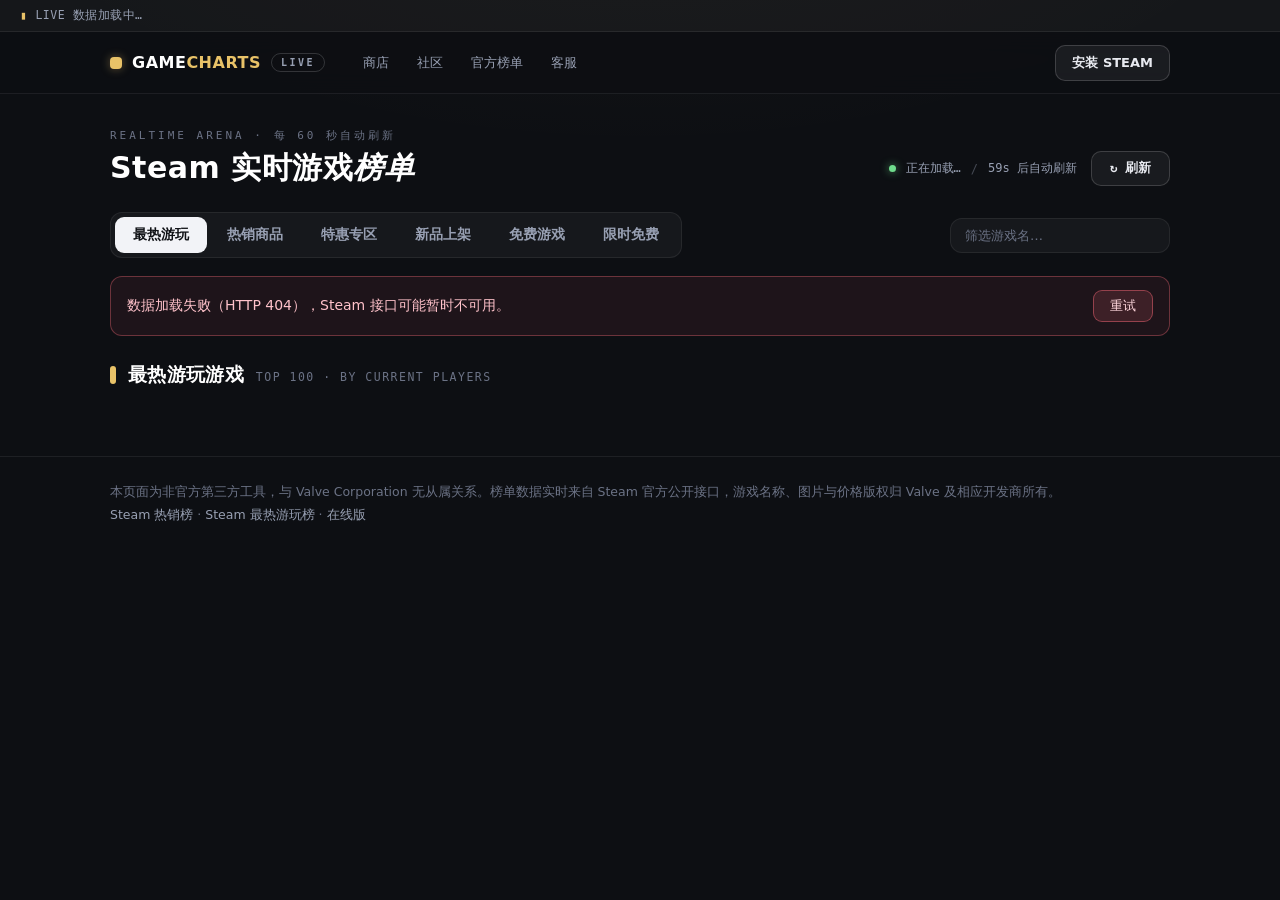
==== static/index.html @ 0f97e7de "feat: FastAPI 端四件套——今日速览条/🔥异动徽章/关注列表/微动效 - 速览条：标题下金色横条，聚合总在线/异动 TOP3/新上榜数/限时免费进行中   （/api/briefing，6" ====
<!doctype html>
<html lang="zh-CN">
<head>
<meta charset="utf-8">
<meta name="viewport" content="width=device-width, initial-scale=1">
<title>Steam 实时游戏榜单 · GAMECHARTS</title>
<link rel="icon" href="data:image/svg+xml,<svg xmlns='http://www.w3.org/2000/svg' viewBox='0 0 32 32'><rect width='32' height='32' rx='7' fill='%23e0b851'/><rect x='6' y='16' width='5' height='10' rx='1.5' fill='%2314171d'/><rect x='13' y='10' width='5' height='16' rx='1.5' fill='%2314171d'/><rect x='20' y='18' width='5' height='8' rx='1.5' fill='%2314171d'/><circle cx='24' cy='8' r='2' fill='%236fdc8c'/></svg>">
<link rel="manifest" href="manifest.webmanifest">
<meta name="theme-color" content="#0d0f13">
<link rel="apple-touch-icon" href="icon-192.png">
<link rel="stylesheet" href="steam.css?v=__VER__">
</head>
<body>

<div class="ticker">
  <div class="ticker-track" id="ticker-track">
    <span class="ti"><b>▮</b>LIVE 数据加载中…</span>
  </div>
</div>

<nav class="topnav">
  <div class="wrap topnav-inner">
    <a class="logo" href="/">
      <span class="logo-mark"></span>
      <span class="logo-word">GAME<span>CHARTS</span></span>
      <span class="logo-sub"><span>LIVE</span></span>
    </a>
    <div class="nav-links">
      <a href="https://store.steampowered.com/" target="_blank">商店</a>
      <a href="https://steamcommunity.com/" target="_blank">社区</a>
      <a href="https://store.steampowered.com/charts/" target="_blank">官方榜单</a>
      <a href="https://help.steampowered.com/" target="_blank">客服</a>
    </div>
    <a class="install-btn" href="https://store.steampowered.com/about/" target="_blank"><span>安装 STEAM</span></a>
  </div>
</nav>

<div class="rail left" id="rail-left"><div class="rail-title">▍此刻在线 TOP 3</div><div class="rail-loading">加载中…</div></div>
<div class="rail right" id="rail-right"><div class="rail-title">▍REALTIME STATS</div><div class="rail-loading">加载中…</div></div>

<header class="page-head">
  <div class="wrap">
    <div class="overline">Realtime Arena · 每 60 秒自动刷新</div>
    <div class="head-top">
      <h1>Steam 实时游戏<em>榜单</em></h1>
      <div class="head-meta">
        <span class="live-dot" id="live-dot"></span>
        <span id="updated-at">正在加载…</span>
        <span class="sep">/</span>
        <span id="countdown">--s</span>
        <button class="refresh-btn" id="refresh-btn" title="立即刷新"><span>↻ 刷新</span></button>
      </div>
    </div>
    <div class="toolbar">
      <nav class="tabs" id="tabs">
        <button class="tab active" data-tab="most-played">最热游玩</button>
        <button class="tab" data-tab="top-sellers">热销商品</button>
        <button class="tab" data-tab="specials">特惠专区</button>
        <button class="tab" data-tab="new-releases">新品上架</button>
        <button class="tab" data-tab="free-games">免费游戏</button>
        <button class="tab" data-tab="free-to-keep">限时免费</button>
      </nav>
      <div class="toolbar-right">
        <button id="watch-chip" class="watch-chip" hidden>★ 我的关注 <span id="watch-count"></span></button>
        <input id="filter" class="filter-input" type="search"
               placeholder="筛选游戏名…" autocomplete="off" spellcheck="false">
      </div>
    </div>
    <div class="briefing" id="briefing" hidden><span class="bi">数据同步中…</span></div>
  </div>
</header>

<main class="wrap">
  <div class="error-banner" id="error-banner" hidden>
    <span id="error-text">数据加载失败</span>
    <button id="retry-btn">重试</button>
  </div>

  <section class="panel" id="panel-most-played">
    <div class="section-title">最热游玩游戏 <span class="section-sub">TOP 100 · BY CURRENT PLAYERS</span></div>
    <div class="rows" id="list-most-played"></div>
  </section>

  <section class="panel" id="panel-top-sellers" hidden>
    <div class="section-title">热门畅销商品 <span class="section-sub">TOP 50 · BY UNITS SOLD</span></div>
    <div class="rows" id="list-top-sellers"></div>
  </section>

  <section class="panel" id="panel-free-to-keep" hidden>
    <div class="section-title">限时免费入库 <span class="section-sub">FREE TO KEEP · 原价付费，现在免费领</span></div>
    <div class="rows" id="list-free-to-keep"></div>
  </section>

  <section class="panel" id="panel-specials" hidden>
    <div class="section-title">特惠专区 <span class="section-sub">TOP 50 · HOT DEALS</span></div>
    <div class="rows" id="list-specials"></div>
  </section>

  <section class="panel" id="panel-new-releases" hidden>
    <div class="section-title">新品上架 <span class="section-sub">TOP 30 · NEW RELEASES</span></div>
    <div class="rows" id="list-new-releases"></div>
  </section>

  <section class="panel" id="panel-free-games" hidden>
    <div class="section-title">免费游戏 <span class="section-sub">TOP 50 · FREE TO PLAY</span></div>
    <div class="rows" id="list-free-games"></div>
  </section>
</main>

<footer>
  <div class="wrap footer-inner">
    <p>本页面为非官方第三方工具，与 Valve Corporation 无从属关系。榜单数据实时来自 Steam 官方公开接口，游戏名称、图片与价格版权归 Valve 及相应开发商所有。</p>
    <p class="footer-links">
      <a href="https://store.steampowered.com/charts/topselling" target="_blank">Steam 热销榜</a> ·
      <a href="https://store.steampowered.com/charts/mostplayed" target="_blank">Steam 最热游玩榜</a> ·
      <a href="https://steam-live-charts.streamlit.app/" target="_blank">在线版</a>
    </p>
  </div>
</footer>

<script src="app.js?v=__VER__"></script>
</body>
</html>
---- static/steam.css ----
/* CINEMATIC —— 电影感暗色编辑风 v4：让封面当主角，chrome 极简 */

:root {
  --bg: #0d0f13;
  --line: rgba(255, 255, 255, 0.07);
  --line-hi: rgba(255, 255, 255, 0.16);
  --text: #e8eaf0;
  --muted: #98a0b3;
  --dim: #6b7285;
  --gold: #e8c268;
  --up: #6fdc8c;
  --down: #ff6b7a;
  --deal: #7ee08f;
  --link: #e8c268;
  --mono: ui-monospace, "Cascadia Mono", Consolas, monospace;
}

* { box-sizing: border-box; margin: 0; padding: 0; }

body {
  background:
    radial-gradient(1000px 500px at 50% -200px, rgba(232, 194, 104, 0.05), transparent 70%),
    var(--bg);
  color: var(--text);
  font-family: "Segoe UI", "Microsoft YaHei", system-ui, sans-serif;
  font-size: 14px;
  min-height: 100vh;
}

.wrap { max-width: 1100px; margin: 0 auto; padding: 0 20px; }

/* ---------- 跑马灯资讯条 ---------- */

.ticker {
  background: rgba(255, 255, 255, 0.03);
  border-bottom: 1px solid var(--line);
  color: var(--muted);
  overflow: hidden; height: 32px; display: flex; align-items: center;
}
.ticker-track {
  display: inline-flex; white-space: nowrap; align-items: center;
  animation: tick 40s linear infinite; will-change: transform;
}
.ticker:hover .ticker-track { animation-play-state: paused; }
@keyframes tick { from { transform: translateX(0); } to { transform: translateX(-50%); } }
.ticker .ti {
  font-family: var(--mono); font-size: 11.5px; letter-spacing: 0.5px;
  padding: 0 20px; color: var(--muted);
}
.ticker .ti b { color: var(--gold); margin-right: 8px; font-weight: 700; }
.ticker .ti strong { color: var(--text); font-weight: 600; }

/* ---------- 顶栏 ---------- */

.topnav {
  background: rgba(13, 15, 19, 0.86);
  border-bottom: 1px solid var(--line);
  height: 62px;
  position: sticky; top: 0; z-index: 10;
  backdrop-filter: blur(12px);
}
.topnav-inner { display: flex; align-items: center; gap: 26px; height: 100%; }

.logo { text-decoration: none; display: flex; align-items: center; gap: 10px; }
.logo-mark {
  width: 12px; height: 12px; border-radius: 4px; display: inline-block;
  background: var(--gold);
  box-shadow: 0 0 10px rgba(232, 194, 104, 0.4);
}
.logo-word { font-size: 16px; font-weight: 800; letter-spacing: 0.5px; color: #fff; }
.logo-word span { color: var(--gold); }
.logo-sub {
  font-family: var(--mono); font-size: 10px; font-weight: 600; letter-spacing: 2.5px;
  color: var(--muted); border: 1px solid var(--line-hi); padding: 3px 9px;
  border-radius: 99px;
}

.nav-links { display: flex; gap: 4px; margin-right: auto; }
.nav-links a {
  color: var(--muted); text-decoration: none; font-size: 13px; font-weight: 500;
  padding: 7px 12px; border-radius: 8px;
}
.nav-links a:hover { color: var(--text); background: rgba(255, 255, 255, 0.05); }

.install-btn {
  color: var(--text) !important; text-decoration: none; font-size: 13px; font-weight: 600;
  padding: 8px 16px; white-space: nowrap; border-radius: 10px;
  background: rgba(255, 255, 255, 0.06); border: 1px solid var(--line-hi);
  transition: all .15s;
}
.install-btn:hover { background: rgba(255, 255, 255, 0.12); color: #fff !important; }

/* ---------- 侧边实时数据卡（宽屏装饰） ---------- */

.rail {
  position: fixed; top: 78px; z-index: 5; width: 172px;
  background: rgba(255, 255, 255, 0.025);
  border: 1px solid var(--line);
  border-radius: 14px; padding: 14px;
  user-select: none;
}
.rail.left { left: calc(50% - 550px - 192px); }
.rail.right { right: calc(50% - 550px - 192px); }
@media (max-width: 1460px) { .rail { display: none; } }

.rail .rail-title {
  font-family: var(--mono); font-size: 10px; font-weight: 700; letter-spacing: 2px;
  color: var(--dim); text-transform: uppercase; margin-bottom: 8px;
}
.rail .rail-title::first-letter { color: var(--gold); }
.rail .rail-loading { font-family: var(--mono); font-size: 11px; color: var(--dim); }

.rail .rrow {
  display: flex; align-items: center; gap: 8px; padding: 7px 0;
  text-decoration: none; border-top: 1px solid rgba(255, 255, 255, 0.04);
}
.rail .rrow:first-of-type { border-top: none; }
.rail .rrow .rnum {
  font-family: var(--mono); font-size: 12px; font-weight: 800; width: 22px; flex: none;
}
.rail .rrow img { width: 52px; height: 24px; object-fit: cover; border-radius: 4px; flex: none; }
.rail .rrow .rmeta { flex: 1; min-width: 0; display: flex; flex-direction: column; gap: 1px; }
.rail .rrow .rname {
  font-size: 11px; color: var(--text);
  white-space: nowrap; overflow: hidden; text-overflow: ellipsis;
}
.rail .rrow .rplayers {
  font-family: var(--mono); font-size: 10px; color: var(--muted);
}
.rail .rrow:hover .rname { color: var(--gold); }

.rail .stat { padding: 8px 0; border-top: 1px solid rgba(255, 255, 255, 0.04); }
.rail .stat:first-of-type { border-top: none; padding-top: 2px; }
.rail .stat .big {
  font-family: var(--mono); font-size: 21px; font-weight: 800; color: #fff;
  font-variant-numeric: tabular-nums; line-height: 1.2;
}
.rail .stat .lbl { font-size: 10.5px; color: var(--dim); margin-top: 2px; }

/* ---------- 页头 ---------- */

.page-head { padding: 34px 0 0; }
.overline {
  font-family: var(--mono); font-size: 11px; letter-spacing: 3px;
  color: var(--dim); text-transform: uppercase; margin-bottom: 8px;
}
.head-top { display: flex; align-items: center; justify-content: space-between; gap: 16px; }
h1 {
  font-size: 30px; font-weight: 800; letter-spacing: 0.5px;
  line-height: 1.15; color: #fff;
}

.head-meta {
  display: flex; align-items: center; gap: 10px;
  font-family: var(--mono); font-size: 12px; color: var(--muted);
}
.live-dot {
  width: 7px; height: 7px; border-radius: 50%; background: var(--up);
  box-shadow: 0 0 8px rgba(111, 220, 140, 0.7); animation: pulse 1.8s infinite;
}
@keyframes pulse { 50% { opacity: .3; } }
.head-meta .sep { opacity: .4; }

.refresh-btn {
  background: rgba(255, 255, 255, 0.05); color: var(--text);
  border: 1px solid var(--line-hi);
  border-radius: 10px; font-size: 12.5px; font-weight: 600;
  padding: 8px 18px; cursor: pointer; margin-left: 4px;
  font-family: inherit; transition: all .15s;
}
.refresh-btn:hover { background: rgba(255, 255, 255, 0.12); color: #fff; }

/* ---------- Tab（分段控件）+ 榜单筛选 ---------- */

.toolbar {
  display: flex; align-items: center; justify-content: space-between;
  gap: 12px; flex-wrap: wrap; margin-top: 26px;
}
.tabs {
  display: inline-flex; gap: 2px;
  background: rgba(255, 255, 255, 0.04); border: 1px solid var(--line);
  border-radius: 12px; padding: 4px;
}
.tab {
  background: transparent; border: none;
  color: var(--muted); font-size: 13.5px; font-weight: 600;
  padding: 9px 18px; cursor: pointer; border-radius: 9px;
  font-family: inherit; transition: all .15s;
}
.tab:hover { color: var(--text); background: rgba(255, 255, 255, 0.05); }
.tab.active { background: #f2f3f7; color: #101216; font-weight: 700; }
.tab.active:hover { background: #f2f3f7; color: #101216; }

.filter-input {
  background: rgba(255, 255, 255, 0.04); color: var(--text);
  border: 1px solid var(--line); border-radius: 12px;
  font-family: inherit; font-size: 13px;
  padding: 9px 14px; width: 220px; outline: none;
  transition: border-color .15s, background .15s;
}
.filter-input::placeholder { color: var(--dim); }
.filter-input:hover { background: rgba(255, 255, 255, 0.06); }
.filter-input:focus { border-color: rgba(232, 194, 104, 0.55); background: rgba(255, 255, 255, 0.06); }
.filter-input::-webkit-search-cancel-button { -webkit-appearance: none; }

.toolbar-right { display: flex; align-items: center; gap: 8px; }

/* ★ 我的关注（有星标后出现的过滤开关） */
.watch-chip {
  background: rgba(232, 194, 104, 0.08); color: var(--gold);
  border: 1px solid rgba(232, 194, 104, 0.35);
  border-radius: 12px; font-family: inherit; font-size: 13px; font-weight: 600;
  padding: 9px 14px; cursor: pointer; transition: all .15s;
}
.watch-chip:hover { background: rgba(232, 194, 104, 0.16); }
.watch-chip.active {
  background: var(--gold); color: #101216; border-color: var(--gold);
}

/* 今日速览条：打开页面的"最低保证收益" */
.briefing {
  margin-top: 14px;
  background: rgba(232, 194, 104, 0.05);
  border: 1px solid rgba(232, 194, 104, 0.18);
  border-radius: 12px; padding: 10px 16px;
  font-size: 13px; color: var(--muted);
  display: flex; flex-wrap: wrap; align-items: center; row-gap: 4px;
}
.briefing[hidden] { display: none; }
.briefing .bi { display: inline-flex; align-items: center; }
.briefing .bi + .bi::before { content: "·"; margin: 0 12px; color: var(--dim); }
.briefing b { color: var(--gold); font-family: var(--mono); font-weight: 700; }
.briefing a { color: var(--text); text-decoration: none; font-weight: 600; }
.briefing a:hover { color: var(--gold); }

/* 行内 ☆ 关注 + 🔥 异动徽章 */
.nameline { display: flex; align-items: center; gap: 7px; min-width: 0; }
.star {
  cursor: pointer; color: var(--dim); font-size: 15px; line-height: 1;
  transition: color .15s, transform .15s; flex: none; user-select: none;
}
.star:hover { color: var(--gold); transform: scale(1.2); }
.star.on { color: var(--gold); }
.star.deal { color: var(--up); } /* 关注的游戏降价了：星星变绿 */
.surge {
  font-family: var(--mono); font-size: 11px; font-weight: 700;
  color: #ff9d6b; background: rgba(255, 122, 74, 0.12);
  border: 1px solid rgba(255, 122, 74, 0.4);
  padding: 1px 8px; border-radius: 99px; white-space: nowrap; flex: none;
  animation: surgePulse 2.2s ease-in-out infinite;
}
@keyframes surgePulse { 50% { opacity: .65; } }

/* 微动效：在线数字刷新脉冲 + 封面 hover 微放大 */
.pnum { transition: color .3s; }
.pnum.tick { animation: numTick .9s ease; }
@keyframes numTick { 30% { color: var(--gold); } }
.row img { transition: transform .25s ease; }
.row:hover img { transform: scale(1.03); }

/* ---------- 面板 ---------- */

.panel {
  margin-top: 18px; margin-bottom: 52px;
}

.section-title {
  color: #fff; font-size: 19px; font-weight: 700; letter-spacing: 0.3px;
  padding: 8px 0 16px; display: flex; align-items: baseline; gap: 12px;
}
.section-title::before {
  content: ""; width: 6px; height: 18px; align-self: center;
  background: var(--gold); border-radius: 3px;
}
.section-sub { color: var(--dim); font-size: 11.5px; font-family: var(--mono); letter-spacing: 1.5px; font-weight: 400; }

/* 折扣标签 */
.price-tag {
  display: inline-flex; align-items: stretch; border-radius: 7px; overflow: hidden;
  background: rgba(111, 220, 140, 0.13); border: 1px solid rgba(111, 220, 140, 0.3);
}
.price-tag .pct {
  color: var(--deal); font-weight: 700; font-size: 12.5px; padding: 3px 7px;
  font-family: var(--mono);
}
.price-tag .final {
  color: #c9f2d4; font-size: 12.5px; padding: 3px 8px; font-weight: 600;
  font-family: var(--mono);
}
.price-plain { color: var(--text); font-size: 13px; font-family: var(--mono); font-weight: 600; }
.price-plain.free { color: var(--up); }
.strike { color: var(--dim); text-decoration: line-through; font-size: 12px; font-family: var(--mono); }

/* ---------- 最热游玩行 ---------- */

.rows-head, .row {
  display: grid;
  grid-template-columns: 64px 156px minmax(0,1fr) 105px 105px 64px 104px;
  gap: 16px; align-items: center; padding: 8px 6px;
}
.rows-head {
  color: var(--dim); font-size: 11px; font-weight: 600; letter-spacing: 2px;
  font-family: var(--mono); text-transform: uppercase;
  border-bottom: 1px solid var(--line); padding-bottom: 10px; margin-bottom: 4px;
}
.rows-head .r { text-align: right; }
.rows-head .ctr { text-align: center; }

.row {
  border-radius: 12px; text-decoration: none; transition: background .15s;
  border-bottom: 1px solid rgba(255, 255, 255, 0.035);
}
.row:hover { background: rgba(255, 255, 255, 0.04); }

.row .rank {
  font-family: var(--mono); font-size: 20px; font-weight: 800;
  color: #333a49; text-align: center;
}
.row:nth-child(1) .rank, .row:nth-child(2) .rank, .row:nth-child(3) .rank { font-size: 22px; }
.row:nth-child(1) .rank { color: var(--gold); }
.row:nth-child(2) .rank { color: #d7e0f0; }
.row:nth-child(3) .rank { color: var(--bronze, #e89a6b); }
.row img {
  width: 156px; aspect-ratio: 460/215; object-fit: cover; border-radius: 9px; display: block;
  border: 1px solid var(--line);
}
.row .gname { color: #fff; font-size: 14.5px; font-weight: 600; line-height: 1.3; }
.row:hover .gname { color: var(--gold); }
.row .genre-line { color: var(--muted); font-size: 11.5px; margin-top: 3px; }

.pnum {
  color: #fff; font-size: 17px; font-weight: 700; text-align: right;
  font-family: var(--mono); font-variant-numeric: tabular-nums;
}
.peak-num {
  color: var(--muted); font-size: 13px; text-align: right;
  font-family: var(--mono); font-variant-numeric: tabular-nums;
}

.delta { text-align: center; font-size: 12.5px; font-weight: 700; font-family: var(--mono); }
.delta.up { color: var(--up); }
.delta.down { color: var(--down); }
.delta.same { color: var(--dim); font-weight: 400; }
.delta.new {
  display: inline-block; background: rgba(232, 194, 104, 0.12);
  border: 1px solid rgba(232, 194, 104, 0.45); color: var(--gold);
  font-size: 10px; padding: 2px 8px; border-radius: 99px; letter-spacing: 1px;
}

/* 24h 在线迷你曲线（按走势着色） */
.spark-col { display: flex; justify-content: center; }
.spark { width: 96px; height: 22px; display: block; }
.spark polyline { fill: none; stroke: var(--gold); stroke-width: 1.5; opacity: .85; }
.spark circle { fill: var(--gold); }
.spark.up polyline { stroke: var(--up); }
.spark.up circle { fill: var(--up); }
.spark.down polyline { stroke: var(--down); }
.spark.down circle { fill: var(--down); }
.spark-dim { font-family: var(--mono); font-size: 11px; color: var(--dim); }

/* 价格类榜单的横排（带价格列） */
.rows-head.simple { grid-template-columns: 64px 156px minmax(0,1fr) 240px; }
.rows-head.simple .r { text-align: right; }
.row.simple { grid-template-columns: 64px 156px minmax(0,1fr) 240px; }
.row .price-col {
  display: flex; justify-content: flex-end; align-items: center; gap: 8px;
}
.row.simple .price-col .price-plain { font-size: 14px; }

/* ---------- 空状态 ---------- */

.empty { padding: 52px 0 42px; text-align: center; color: var(--muted); }
.empty .ghost {
  font-family: var(--mono); font-size: 38px; font-weight: 800; color: #262b36; line-height: 1;
}
.empty .etitle { color: var(--text); font-weight: 700; margin: 14px 0 6px; }
.empty .esub { font-size: 12.5px; font-family: var(--mono); color: var(--dim); }

/* ---------- 骨架屏 / 错误 ---------- */

@keyframes shimmer { 0% { opacity: .35; } 50% { opacity: .7; } 100% { opacity: .35; } }
.skel-row {
  display: grid; grid-template-columns: 64px 156px 1fr 105px 105px 64px 104px;
  gap: 16px; align-items: center; padding: 10px 6px; border-bottom: 1px solid rgba(255,255,255,.03);
}
.skel-row div { height: 16px; border-radius: 6px; background: rgba(255, 255, 255, 0.05); animation: shimmer 1.5s infinite; }
.skel-row .s-img { height: 73px; border-radius: 9px; }

.error-banner[hidden] { display: none; }
.error-banner {
  background: rgba(255, 107, 122, 0.07); border: 1px solid rgba(255, 107, 122, 0.35);
  color: #ffc2ca; border-radius: 12px; padding: 13px 16px; margin: 18px 0;
  display: flex; justify-content: space-between; align-items: center; gap: 12px;
}
.error-banner button {
  background: rgba(255, 107, 122, 0.14); border: 1px solid rgba(255, 107, 122, 0.45);
  color: #ffd7dd; padding: 6px 16px; border-radius: 9px; cursor: pointer; font-family: inherit;
}
.error-banner button:hover { background: rgba(255, 107, 122, 0.3); color: #fff; }

/* ---------- 页脚 ---------- */

footer {
  border-top: 1px solid var(--line);
  padding: 24px 0 40px;
}
.footer-inner { color: var(--dim); font-size: 12.5px; line-height: 1.8; }
.footer-links a { color: var(--muted); text-decoration: none; }
.footer-links a:hover { color: var(--text); }

/* ---------- 响应式 ---------- */

@media (max-width: 860px) {
  .rows-head { display: none; }
  .row, .skel-row, .row.simple, .rows-head.simple {
    grid-template-columns: 34px 116px minmax(0,1fr) auto;
    gap: 11px;
  }
  .row img { width: 116px; }
  .row .peak-col, .row .delta-col, .row .spark-col { display: none; }
  .row .rank { font-size: 16px; }
  .pnum { font-size: 15px; }
  .nav-links { display: none; }
  .head-top { flex-direction: column; align-items: flex-start; }
  .tabs { display: flex; flex-wrap: wrap; }
  .toolbar { margin-top: 20px; }
  .toolbar-right { width: 100%; }
  .filter-input { flex: 1; width: auto; }
  .briefing { font-size: 12px; padding: 9px 12px; }
  .briefing .bi + .bi::before { margin: 0 8px; }
}
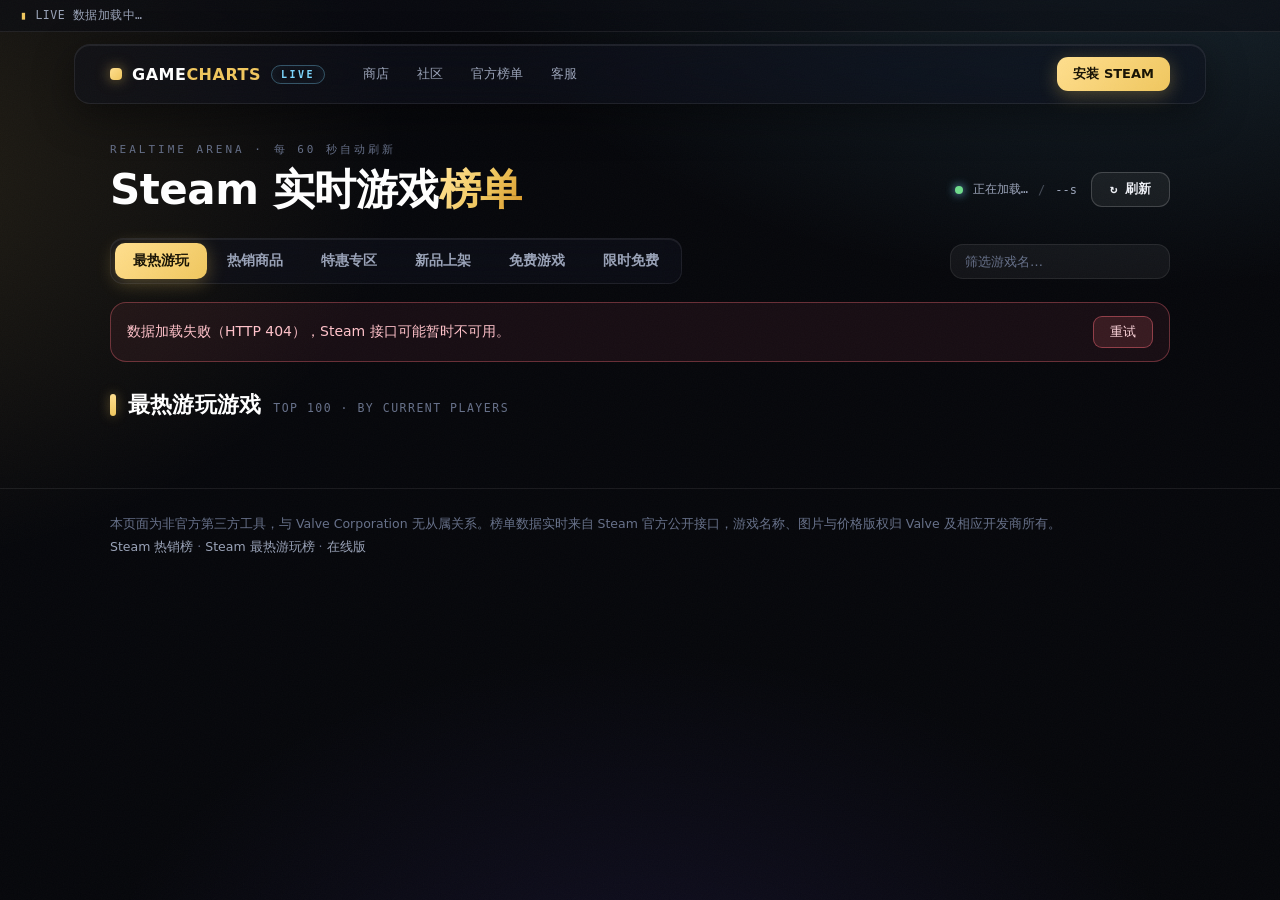
==== commit c5c70d56: "design: AURORA GLASS 整体视觉重设计——基于 2026 设计趋势调研 调研结论（Pixelmatters/Gezar/Studio Meyer/Awwwards 综合）： 2026" ====
--- a/static/index.html
+++ b/static/index.html
@@ -2,11 +2,11 @@
 <html lang="zh-CN">
 <head>
 <meta charset="utf-8">
-<meta name="viewport" content="width=device-width, initial-scale=1">
+<meta name="viewport" content="width=device-width, initial-scale=1, viewport-fit=cover">
 <title>Steam 实时游戏榜单 · GAMECHARTS</title>
 <link rel="icon" href="data:image/svg+xml,<svg xmlns='http://www.w3.org/2000/svg' viewBox='0 0 32 32'><rect width='32' height='32' rx='7' fill='%23e0b851'/><rect x='6' y='16' width='5' height='10' rx='1.5' fill='%2314171d'/><rect x='13' y='10' width='5' height='16' rx='1.5' fill='%2314171d'/><rect x='20' y='18' width='5' height='8' rx='1.5' fill='%2314171d'/><circle cx='24' cy='8' r='2' fill='%236fdc8c'/></svg>">
 <link rel="manifest" href="manifest.webmanifest">
-<meta name="theme-color" content="#0d0f13">
+<meta name="theme-color" content="#06070b">
 <link rel="apple-touch-icon" href="icon-192.png">
 <link rel="stylesheet" href="steam.css?v=__VER__">
 </head>
--- a/static/steam.css
+++ b/static/steam.css
@@ -1,41 +1,59 @@
-/* CINEMATIC —— 电影感暗色编辑风 v4：让封面当主角，chrome 极简 */
+/* AURORA GLASS —— 2026 设计语言：液态玻璃 × 极光氛围 × 超大数字排版
+   火与冰：品牌金（火）× 电光蓝（冰）双色极光；噪点颗粒质感；玻璃浮岛 chrome */
 
 :root {
-  --bg: #0d0f13;
-  --line: rgba(255, 255, 255, 0.07);
-  --line-hi: rgba(255, 255, 255, 0.16);
-  --text: #e8eaf0;
-  --muted: #98a0b3;
-  --dim: #6b7285;
-  --gold: #e8c268;
+  --bg: #06070b;
+  --line: rgba(255, 255, 255, 0.08);
+  --line-hi: rgba(255, 255, 255, 0.18);
+  --glass: rgba(15, 18, 28, 0.55);
+  --glass-deep: rgba(10, 12, 19, 0.72);
+  --text: #eef0f6;
+  --muted: #9aa3b8;
+  --dim: #667089;
+  --gold: #f0c75e;
+  --gold-2: #ffdf8e;
+  --ice: #7dd7ff;
   --up: #6fdc8c;
   --down: #ff6b7a;
   --deal: #7ee08f;
   --link: #e8c268;
   --mono: ui-monospace, "Cascadia Mono", Consolas, monospace;
+  --radius: 16px;
+  --grain: url("data:image/svg+xml,%3Csvg xmlns='http://www.w3.org/2000/svg' width='180' height='180'%3E%3Cfilter id='n'%3E%3CfeTurbulence type='fractalNoise' baseFrequency='0.82' numOctaves='2' stitchTiles='stitch'/%3E%3C/filter%3E%3Crect width='180' height='180' filter='url(%23n)' opacity='0.6'/%3E%3C/svg%3E");
 }
 
 * { box-sizing: border-box; margin: 0; padding: 0; }
 
 body {
   background:
-    radial-gradient(1000px 500px at 50% -200px, rgba(232, 194, 104, 0.05), transparent 70%),
+    radial-gradient(1100px 640px at 88% -12%, rgba(125, 215, 255, 0.16), transparent 62%),
+    radial-gradient(950px 700px at -12% 18%, rgba(240, 199, 94, 0.13), transparent 58%),
+    radial-gradient(900px 620px at 50% 115%, rgba(122, 92, 255, 0.10), transparent 62%),
     var(--bg);
   color: var(--text);
   font-family: "Segoe UI", "Microsoft YaHei", system-ui, sans-serif;
   font-size: 14px;
   min-height: 100vh;
-}
-
-.wrap { max-width: 1100px; margin: 0 auto; padding: 0 20px; }
+  background-attachment: fixed;
+}
+
+/* 胶片颗粒：整页细噪点覆盖（不影响交互） */
+body::after {
+  content: ""; position: fixed; inset: 0; z-index: 99; pointer-events: none;
+  background-image: var(--grain); opacity: 0.05;
+}
+
+.wrap { max-width: 1100px; margin: 0 auto; padding: 0 20px; position: relative; }
 
 /* ---------- 跑马灯资讯条 ---------- */
 
 .ticker {
-  background: rgba(255, 255, 255, 0.03);
+  background: rgba(10, 12, 19, 0.6);
   border-bottom: 1px solid var(--line);
   color: var(--muted);
   overflow: hidden; height: 32px; display: flex; align-items: center;
+  padding-left: env(safe-area-inset-left); padding-right: env(safe-area-inset-right);
+  backdrop-filter: blur(10px); -webkit-backdrop-filter: blur(10px);
 }
 .ticker-track {
   display: inline-flex; white-space: nowrap; align-items: center;
@@ -50,58 +68,67 @@
 .ticker .ti b { color: var(--gold); margin-right: 8px; font-weight: 700; }
 .ticker .ti strong { color: var(--text); font-weight: 600; }
 
-/* ---------- 顶栏 ---------- */
+/* ---------- 液态玻璃导航岛 ---------- */
 
 .topnav {
-  background: rgba(13, 15, 19, 0.86);
-  border-bottom: 1px solid var(--line);
-  height: 62px;
-  position: sticky; top: 0; z-index: 10;
-  backdrop-filter: blur(12px);
-}
-.topnav-inner { display: flex; align-items: center; gap: 26px; height: 100%; }
+  position: sticky; top: 10px; z-index: 20;
+  max-width: 1132px; margin: 12px auto 0;
+  background: var(--glass);
+  border: 1px solid var(--line);
+  border-radius: var(--radius);
+  box-shadow: inset 0 1px 0 rgba(255, 255, 255, 0.08), 0 12px 40px rgba(0, 0, 0, 0.45);
+  backdrop-filter: blur(16px) saturate(1.5);
+  -webkit-backdrop-filter: blur(16px) saturate(1.5);
+}
+.topnav-inner { display: flex; align-items: center; gap: 26px; height: 58px; padding: 0 20px; }
 
 .logo { text-decoration: none; display: flex; align-items: center; gap: 10px; }
 .logo-mark {
   width: 12px; height: 12px; border-radius: 4px; display: inline-block;
-  background: var(--gold);
-  box-shadow: 0 0 10px rgba(232, 194, 104, 0.4);
+  background: linear-gradient(135deg, var(--gold-2), var(--gold));
+  box-shadow: 0 0 14px rgba(240, 199, 94, 0.55);
 }
 .logo-word { font-size: 16px; font-weight: 800; letter-spacing: 0.5px; color: #fff; }
 .logo-word span { color: var(--gold); }
 .logo-sub {
   font-family: var(--mono); font-size: 10px; font-weight: 600; letter-spacing: 2.5px;
-  color: var(--muted); border: 1px solid var(--line-hi); padding: 3px 9px;
+  color: var(--ice); border: 1px solid rgba(125, 215, 255, 0.35); padding: 3px 9px;
   border-radius: 99px;
+  box-shadow: inset 0 0 12px rgba(125, 215, 255, 0.08);
 }
 
 .nav-links { display: flex; gap: 4px; margin-right: auto; }
 .nav-links a {
   color: var(--muted); text-decoration: none; font-size: 13px; font-weight: 500;
-  padding: 7px 12px; border-radius: 8px;
-}
-.nav-links a:hover { color: var(--text); background: rgba(255, 255, 255, 0.05); }
+  padding: 7px 12px; border-radius: 9px; transition: all .15s;
+}
+.nav-links a:hover { color: var(--text); background: rgba(255, 255, 255, 0.07); }
 
 .install-btn {
   color: var(--text) !important; text-decoration: none; font-size: 13px; font-weight: 600;
-  padding: 8px 16px; white-space: nowrap; border-radius: 10px;
-  background: rgba(255, 255, 255, 0.06); border: 1px solid var(--line-hi);
+  padding: 8px 16px; white-space: nowrap; border-radius: 11px;
+  background: linear-gradient(135deg, var(--gold-2), var(--gold));
+  color: #171204 !important;
+  box-shadow: 0 4px 18px rgba(240, 199, 94, 0.3);
   transition: all .15s;
 }
-.install-btn:hover { background: rgba(255, 255, 255, 0.12); color: #fff !important; }
-
-/* ---------- 侧边实时数据卡（宽屏装饰） ---------- */
+.install-btn:hover { filter: brightness(1.08); box-shadow: 0 6px 24px rgba(240, 199, 94, 0.45); }
+
+/* ---------- 侧边实时数据卡（玻璃岛） ---------- */
 
 .rail {
-  position: fixed; top: 78px; z-index: 5; width: 172px;
-  background: rgba(255, 255, 255, 0.025);
+  position: fixed; top: 86px; z-index: 5; width: 176px;
+  background: var(--glass);
   border: 1px solid var(--line);
-  border-radius: 14px; padding: 14px;
+  border-radius: var(--radius); padding: 14px;
+  box-shadow: inset 0 1px 0 rgba(255, 255, 255, 0.07), 0 12px 40px rgba(0, 0, 0, 0.4);
+  backdrop-filter: blur(14px) saturate(1.4);
+  -webkit-backdrop-filter: blur(14px) saturate(1.4);
   user-select: none;
 }
-.rail.left { left: calc(50% - 550px - 192px); }
-.rail.right { right: calc(50% - 550px - 192px); }
-@media (max-width: 1460px) { .rail { display: none; } }
+.rail.left { left: calc(50% - 550px - 200px); }
+.rail.right { right: calc(50% - 550px - 200px); }
+@media (max-width: 1480px) { .rail { display: none; } }
 
 .rail .rail-title {
   font-family: var(--mono); font-size: 10px; font-weight: 700; letter-spacing: 2px;
@@ -112,7 +139,7 @@
 
 .rail .rrow {
   display: flex; align-items: center; gap: 8px; padding: 7px 0;
-  text-decoration: none; border-top: 1px solid rgba(255, 255, 255, 0.04);
+  text-decoration: none; border-top: 1px solid rgba(255, 255, 255, 0.05);
 }
 .rail .rrow:first-of-type { border-top: none; }
 .rail .rrow .rnum {
@@ -129,7 +156,7 @@
 }
 .rail .rrow:hover .rname { color: var(--gold); }
 
-.rail .stat { padding: 8px 0; border-top: 1px solid rgba(255, 255, 255, 0.04); }
+.rail .stat { padding: 8px 0; border-top: 1px solid rgba(255, 255, 255, 0.05); }
 .rail .stat:first-of-type { border-top: none; padding-top: 2px; }
 .rail .stat .big {
   font-family: var(--mono); font-size: 21px; font-weight: 800; color: #fff;
@@ -137,17 +164,23 @@
 }
 .rail .stat .lbl { font-size: 10.5px; color: var(--dim); margin-top: 2px; }
 
-/* ---------- 页头 ---------- */
-
-.page-head { padding: 34px 0 0; }
+/* ---------- 页头：超大排版 ---------- */
+
+.page-head { padding: 38px 0 0; }
 .overline {
   font-family: var(--mono); font-size: 11px; letter-spacing: 3px;
-  color: var(--dim); text-transform: uppercase; margin-bottom: 8px;
-}
+  color: var(--dim); text-transform: uppercase; margin-bottom: 10px;
+}
+.overline b, .overline .live-word { color: var(--ice); }
 .head-top { display: flex; align-items: center; justify-content: space-between; gap: 16px; }
 h1 {
-  font-size: 30px; font-weight: 800; letter-spacing: 0.5px;
-  line-height: 1.15; color: #fff;
+  font-size: clamp(30px, 4.5vw, 42px); font-weight: 900; letter-spacing: -0.5px;
+  line-height: 1.08; color: #fff;
+}
+h1 em {
+  font-style: normal;
+  background: linear-gradient(120deg, var(--gold-2) 10%, var(--gold) 55%, #d99a2b 95%);
+  -webkit-background-clip: text; background-clip: text; color: transparent;
 }
 
 .head-meta {
@@ -155,22 +188,27 @@
   font-family: var(--mono); font-size: 12px; color: var(--muted);
 }
 .live-dot {
-  width: 7px; height: 7px; border-radius: 50%; background: var(--up);
-  box-shadow: 0 0 8px rgba(111, 220, 140, 0.7); animation: pulse 1.8s infinite;
-}
-@keyframes pulse { 50% { opacity: .3; } }
+  width: 8px; height: 8px; border-radius: 50%;
+  background: var(--ice);
+  box-shadow: 0 0 10px rgba(125, 215, 255, 0.9);
+  animation: pulse 1.8s infinite;
+}
+@keyframes pulse { 50% { opacity: .25; } }
 .head-meta .sep { opacity: .4; }
 
 .refresh-btn {
-  background: rgba(255, 255, 255, 0.05); color: var(--text);
+  background: rgba(255, 255, 255, 0.06); color: var(--text);
   border: 1px solid var(--line-hi);
-  border-radius: 10px; font-size: 12.5px; font-weight: 600;
+  border-radius: 11px; font-size: 12.5px; font-weight: 600;
   padding: 8px 18px; cursor: pointer; margin-left: 4px;
   font-family: inherit; transition: all .15s;
 }
-.refresh-btn:hover { background: rgba(255, 255, 255, 0.12); color: #fff; }
-
-/* ---------- Tab（分段控件）+ 榜单筛选 ---------- */
+.refresh-btn:hover {
+  background: rgba(125, 215, 255, 0.12); border-color: rgba(125, 215, 255, 0.4);
+  color: #fff;
+}
+
+/* ---------- Tab（分段控件，玻璃底 + 金色激活） ---------- */
 
 .toolbar {
   display: flex; align-items: center; justify-content: space-between;
@@ -178,53 +216,68 @@
 }
 .tabs {
   display: inline-flex; gap: 2px;
-  background: rgba(255, 255, 255, 0.04); border: 1px solid var(--line);
-  border-radius: 12px; padding: 4px;
+  background: var(--glass); border: 1px solid var(--line);
+  border-radius: 13px; padding: 4px;
+  box-shadow: inset 0 1px 0 rgba(255, 255, 255, 0.07);
+  backdrop-filter: blur(12px) saturate(1.4);
+  -webkit-backdrop-filter: blur(12px) saturate(1.4);
 }
 .tab {
   background: transparent; border: none;
   color: var(--muted); font-size: 13.5px; font-weight: 600;
-  padding: 9px 18px; cursor: pointer; border-radius: 9px;
-  font-family: inherit; transition: all .15s;
-}
-.tab:hover { color: var(--text); background: rgba(255, 255, 255, 0.05); }
-.tab.active { background: #f2f3f7; color: #101216; font-weight: 700; }
-.tab.active:hover { background: #f2f3f7; color: #101216; }
+  padding: 9px 18px; cursor: pointer; border-radius: 10px;
+  font-family: inherit; transition: all .18s;
+}
+.tab:hover { color: var(--text); background: rgba(255, 255, 255, 0.06); }
+.tab.active {
+  background: linear-gradient(135deg, var(--gold-2), var(--gold));
+  color: #171204; font-weight: 700;
+  box-shadow: 0 4px 18px rgba(240, 199, 94, 0.32);
+}
+.tab.active:hover { background: linear-gradient(135deg, var(--gold-2), var(--gold)); color: #171204; }
 
 .filter-input {
-  background: rgba(255, 255, 255, 0.04); color: var(--text);
-  border: 1px solid var(--line); border-radius: 12px;
+  background: rgba(255, 255, 255, 0.05); color: var(--text);
+  border: 1px solid var(--line); border-radius: 13px;
   font-family: inherit; font-size: 13px;
   padding: 9px 14px; width: 220px; outline: none;
-  transition: border-color .15s, background .15s;
+  transition: border-color .15s, background .15s, box-shadow .15s;
 }
 .filter-input::placeholder { color: var(--dim); }
-.filter-input:hover { background: rgba(255, 255, 255, 0.06); }
-.filter-input:focus { border-color: rgba(232, 194, 104, 0.55); background: rgba(255, 255, 255, 0.06); }
+.filter-input:hover { background: rgba(255, 255, 255, 0.07); }
+.filter-input:focus {
+  border-color: rgba(125, 215, 255, 0.55);
+  background: rgba(255, 255, 255, 0.07);
+  box-shadow: 0 0 0 3px rgba(125, 215, 255, 0.12);
+}
 .filter-input::-webkit-search-cancel-button { -webkit-appearance: none; }
 
 .toolbar-right { display: flex; align-items: center; gap: 8px; }
 
-/* ★ 我的关注（有星标后出现的过滤开关） */
 .watch-chip {
-  background: rgba(232, 194, 104, 0.08); color: var(--gold);
-  border: 1px solid rgba(232, 194, 104, 0.35);
-  border-radius: 12px; font-family: inherit; font-size: 13px; font-weight: 600;
+  background: rgba(240, 199, 94, 0.08); color: var(--gold);
+  border: 1px solid rgba(240, 199, 94, 0.35);
+  border-radius: 13px; font-family: inherit; font-size: 13px; font-weight: 600;
   padding: 9px 14px; cursor: pointer; transition: all .15s;
 }
-.watch-chip:hover { background: rgba(232, 194, 104, 0.16); }
+.watch-chip:hover { background: rgba(240, 199, 94, 0.16); }
 .watch-chip.active {
-  background: var(--gold); color: #101216; border-color: var(--gold);
-}
-
-/* 今日速览条：打开页面的"最低保证收益" */
+  background: linear-gradient(135deg, var(--gold-2), var(--gold));
+  color: #171204; border-color: transparent;
+  box-shadow: 0 4px 18px rgba(240, 199, 94, 0.3);
+}
+
+/* ---------- 今日速览条（玻璃横幅） ---------- */
+
 .briefing {
-  margin-top: 14px;
-  background: rgba(232, 194, 104, 0.05);
-  border: 1px solid rgba(232, 194, 104, 0.18);
-  border-radius: 12px; padding: 10px 16px;
+  margin-top: 16px;
+  background: linear-gradient(90deg, rgba(240, 199, 94, 0.07), rgba(125, 215, 255, 0.05) 60%, rgba(255, 255, 255, 0.03));
+  border: 1px solid rgba(240, 199, 94, 0.2);
+  border-radius: var(--radius); padding: 11px 18px;
   font-size: 13px; color: var(--muted);
   display: flex; flex-wrap: wrap; align-items: center; row-gap: 4px;
+  box-shadow: inset 0 1px 0 rgba(255, 255, 255, 0.06);
+  backdrop-filter: blur(10px); -webkit-backdrop-filter: blur(10px);
 }
 .briefing[hidden] { display: none; }
 .briefing .bi { display: inline-flex; align-items: center; }
@@ -233,105 +286,133 @@
 .briefing a { color: var(--text); text-decoration: none; font-weight: 600; }
 .briefing a:hover { color: var(--gold); }
 
-/* 行内 ☆ 关注 + 🔥 异动徽章 */
+/* ---------- 榜单面板 ---------- */
+
+.panel { margin-top: 20px; margin-bottom: 52px; }
+
+.section-title {
+  color: #fff; font-size: 22px; font-weight: 800; letter-spacing: 0.2px;
+  padding: 8px 0 16px; display: flex; align-items: baseline; gap: 12px;
+}
+.section-title::before {
+  content: ""; width: 6px; height: 22px; align-self: center;
+  background: linear-gradient(180deg, var(--gold-2), var(--gold));
+  border-radius: 3px;
+  box-shadow: 0 0 12px rgba(240, 199, 94, 0.4);
+}
+.section-sub { color: var(--dim); font-size: 11.5px; font-family: var(--mono); letter-spacing: 1.5px; font-weight: 400; }
+
+/* 折扣标签 */
+.price-tag {
+  display: inline-flex; align-items: stretch; border-radius: 8px; overflow: hidden;
+  background: rgba(111, 220, 140, 0.13); border: 1px solid rgba(111, 220, 140, 0.3);
+}
+.price-tag .pct {
+  color: var(--deal); font-weight: 700; font-size: 12.5px; padding: 3px 7px;
+  font-family: var(--mono);
+}
+.price-tag .final {
+  color: #c9f2d4; font-size: 12.5px; padding: 3px 8px; font-weight: 600;
+  font-family: var(--mono);
+}
+.price-plain { color: var(--text); font-size: 13px; font-family: var(--mono); font-weight: 600; }
+.price-plain.free { color: var(--up); }
+.strike { color: var(--dim); text-decoration: line-through; font-size: 12px; font-family: var(--mono); }
+
+/* ---------- 榜单行：悬停光泽流动 ---------- */
+
+.rows-head, .row {
+  display: grid;
+  grid-template-columns: 64px 156px minmax(0,1fr) 105px 105px 64px 104px;
+  gap: 16px; align-items: center; padding: 8px 8px;
+}
+.rows-head {
+  color: var(--dim); font-size: 11px; font-weight: 600; letter-spacing: 2px;
+  font-family: var(--mono); text-transform: uppercase;
+  border-bottom: 1px solid var(--line); padding-bottom: 10px; margin-bottom: 6px;
+}
+.rows-head .r { text-align: right; }
+.rows-head .ctr { text-align: center; }
+
+.row {
+  position: relative; overflow: hidden;
+  border-radius: 13px; text-decoration: none;
+  background: linear-gradient(90deg, rgba(255,255,255,.025), rgba(255,255,255,.008));
+  border: 1px solid transparent;
+  transition: background .18s, border-color .18s, transform .18s;
+}
+.row:hover {
+  background: rgba(255, 255, 255, 0.05);
+  border-color: var(--line);
+  transform: translateY(-1px);
+}
+/* 光泽扫过 */
+.row::after {
+  content: ""; position: absolute; inset: 0; pointer-events: none;
+  background: linear-gradient(105deg, transparent 42%, rgba(255,255,255,.06) 50%, transparent 58%);
+  transform: translateX(-130%);
+  transition: transform .7s ease;
+}
+.row:hover::after { transform: translateX(130%); }
+
+.row .rank {
+  font-family: var(--mono); font-size: 19px; font-weight: 800;
+  color: #323a4e; text-align: center;
+  transition: color .18s;
+}
+/* 金银铜：nth-of-type 按 a 标签计数（nth-child 会被 rows-head 表头占位，历史 bug） */
+.row:nth-of-type(1) .rank, .row:nth-of-type(2) .rank, .row:nth-of-type(3) .rank { font-size: 21px; }
+.row:nth-of-type(1) .rank {
+  background: linear-gradient(155deg, #ffeaa8 5%, var(--gold) 50%, #c98f1e 95%);
+  -webkit-background-clip: text; background-clip: text; color: transparent;
+  filter: drop-shadow(0 0 10px rgba(240, 199, 94, 0.35));
+}
+.row:nth-of-type(2) .rank {
+  background: linear-gradient(155deg, #f6f9ff 5%, #cdd8ec 50%, #9fb0d0 95%);
+  -webkit-background-clip: text; background-clip: text; color: transparent;
+}
+.row:nth-of-type(3) .rank {
+  background: linear-gradient(155deg, #ffd4b0 5%, #eda06f 50%, #b06535 95%);
+  -webkit-background-clip: text; background-clip: text; color: transparent;
+}
+.row:hover .rank { color: var(--ice); background: none; filter: none; }
+
+.row img {
+  width: 156px; aspect-ratio: 460/215; object-fit: cover; border-radius: 10px; display: block;
+  border: 1px solid var(--line);
+  transition: transform .25s ease;
+}
+.row:hover img { transform: scale(1.03); }
+.row .gname { color: #fff; font-size: 14.5px; font-weight: 650; line-height: 1.3; }
+.row:hover .gname { color: var(--gold); }
+.row .genre-line { color: var(--muted); font-size: 11.5px; margin-top: 3px; }
+
+/* 游戏名列：☆关注 + 名称 + 🔥异动徽章（通用） */
 .nameline { display: flex; align-items: center; gap: 7px; min-width: 0; }
 .star {
   cursor: pointer; color: var(--dim); font-size: 15px; line-height: 1;
   transition: color .15s, transform .15s; flex: none; user-select: none;
 }
-.star:hover { color: var(--gold); transform: scale(1.2); }
-.star.on { color: var(--gold); }
-.star.deal { color: var(--up); } /* 关注的游戏降价了：星星变绿 */
+.star:hover { color: var(--gold); transform: scale(1.25); }
+.star.on { color: var(--gold); text-shadow: 0 0 10px rgba(240, 199, 94, 0.45); }
+.star.deal { color: var(--up); }
 .surge {
   font-family: var(--mono); font-size: 11px; font-weight: 700;
-  color: #ff9d6b; background: rgba(255, 122, 74, 0.12);
-  border: 1px solid rgba(255, 122, 74, 0.4);
+  color: #ffb27a;
+  background: linear-gradient(135deg, rgba(255, 138, 74, 0.16), rgba(255, 107, 122, 0.12));
+  border: 1px solid rgba(255, 138, 74, 0.45);
   padding: 1px 8px; border-radius: 99px; white-space: nowrap; flex: none;
   animation: surgePulse 2.2s ease-in-out infinite;
 }
 @keyframes surgePulse { 50% { opacity: .65; } }
 
-/* 微动效：在线数字刷新脉冲 + 封面 hover 微放大 */
-.pnum { transition: color .3s; }
+.pnum {
+  color: #fff; font-size: 17px; font-weight: 750; text-align: right;
+  font-family: var(--mono); font-variant-numeric: tabular-nums;
+  transition: color .3s;
+}
 .pnum.tick { animation: numTick .9s ease; }
-@keyframes numTick { 30% { color: var(--gold); } }
-.row img { transition: transform .25s ease; }
-.row:hover img { transform: scale(1.03); }
-
-/* ---------- 面板 ---------- */
-
-.panel {
-  margin-top: 18px; margin-bottom: 52px;
-}
-
-.section-title {
-  color: #fff; font-size: 19px; font-weight: 700; letter-spacing: 0.3px;
-  padding: 8px 0 16px; display: flex; align-items: baseline; gap: 12px;
-}
-.section-title::before {
-  content: ""; width: 6px; height: 18px; align-self: center;
-  background: var(--gold); border-radius: 3px;
-}
-.section-sub { color: var(--dim); font-size: 11.5px; font-family: var(--mono); letter-spacing: 1.5px; font-weight: 400; }
-
-/* 折扣标签 */
-.price-tag {
-  display: inline-flex; align-items: stretch; border-radius: 7px; overflow: hidden;
-  background: rgba(111, 220, 140, 0.13); border: 1px solid rgba(111, 220, 140, 0.3);
-}
-.price-tag .pct {
-  color: var(--deal); font-weight: 700; font-size: 12.5px; padding: 3px 7px;
-  font-family: var(--mono);
-}
-.price-tag .final {
-  color: #c9f2d4; font-size: 12.5px; padding: 3px 8px; font-weight: 600;
-  font-family: var(--mono);
-}
-.price-plain { color: var(--text); font-size: 13px; font-family: var(--mono); font-weight: 600; }
-.price-plain.free { color: var(--up); }
-.strike { color: var(--dim); text-decoration: line-through; font-size: 12px; font-family: var(--mono); }
-
-/* ---------- 最热游玩行 ---------- */
-
-.rows-head, .row {
-  display: grid;
-  grid-template-columns: 64px 156px minmax(0,1fr) 105px 105px 64px 104px;
-  gap: 16px; align-items: center; padding: 8px 6px;
-}
-.rows-head {
-  color: var(--dim); font-size: 11px; font-weight: 600; letter-spacing: 2px;
-  font-family: var(--mono); text-transform: uppercase;
-  border-bottom: 1px solid var(--line); padding-bottom: 10px; margin-bottom: 4px;
-}
-.rows-head .r { text-align: right; }
-.rows-head .ctr { text-align: center; }
-
-.row {
-  border-radius: 12px; text-decoration: none; transition: background .15s;
-  border-bottom: 1px solid rgba(255, 255, 255, 0.035);
-}
-.row:hover { background: rgba(255, 255, 255, 0.04); }
-
-.row .rank {
-  font-family: var(--mono); font-size: 20px; font-weight: 800;
-  color: #333a49; text-align: center;
-}
-.row:nth-child(1) .rank, .row:nth-child(2) .rank, .row:nth-child(3) .rank { font-size: 22px; }
-.row:nth-child(1) .rank { color: var(--gold); }
-.row:nth-child(2) .rank { color: #d7e0f0; }
-.row:nth-child(3) .rank { color: var(--bronze, #e89a6b); }
-.row img {
-  width: 156px; aspect-ratio: 460/215; object-fit: cover; border-radius: 9px; display: block;
-  border: 1px solid var(--line);
-}
-.row .gname { color: #fff; font-size: 14.5px; font-weight: 600; line-height: 1.3; }
-.row:hover .gname { color: var(--gold); }
-.row .genre-line { color: var(--muted); font-size: 11.5px; margin-top: 3px; }
-
-.pnum {
-  color: #fff; font-size: 17px; font-weight: 700; text-align: right;
-  font-family: var(--mono); font-variant-numeric: tabular-nums;
-}
+@keyframes numTick { 30% { color: var(--ice); } }
 .peak-num {
   color: var(--muted); font-size: 13px; text-align: right;
   font-family: var(--mono); font-variant-numeric: tabular-nums;
@@ -342,8 +423,8 @@
 .delta.down { color: var(--down); }
 .delta.same { color: var(--dim); font-weight: 400; }
 .delta.new {
-  display: inline-block; background: rgba(232, 194, 104, 0.12);
-  border: 1px solid rgba(232, 194, 104, 0.45); color: var(--gold);
+  display: inline-block; background: rgba(240, 199, 94, 0.12);
+  border: 1px solid rgba(240, 199, 94, 0.45); color: var(--gold);
   font-size: 10px; padding: 2px 8px; border-radius: 99px; letter-spacing: 1px;
 }
 
@@ -371,7 +452,9 @@
 
 .empty { padding: 52px 0 42px; text-align: center; color: var(--muted); }
 .empty .ghost {
-  font-family: var(--mono); font-size: 38px; font-weight: 800; color: #262b36; line-height: 1;
+  font-family: var(--mono); font-size: 40px; font-weight: 800; line-height: 1;
+  background: linear-gradient(160deg, #3a4258, #1b2030);
+  -webkit-background-clip: text; background-clip: text; color: transparent;
 }
 .empty .etitle { color: var(--text); font-weight: 700; margin: 14px 0 6px; }
 .empty .esub { font-size: 12.5px; font-family: var(--mono); color: var(--dim); }
@@ -381,15 +464,17 @@
 @keyframes shimmer { 0% { opacity: .35; } 50% { opacity: .7; } 100% { opacity: .35; } }
 .skel-row {
   display: grid; grid-template-columns: 64px 156px 1fr 105px 105px 64px 104px;
-  gap: 16px; align-items: center; padding: 10px 6px; border-bottom: 1px solid rgba(255,255,255,.03);
+  gap: 16px; align-items: center; padding: 10px 8px;
+  border-radius: 13px; margin-bottom: 2px;
+  background: linear-gradient(90deg, rgba(255,255,255,.02), rgba(255,255,255,.006));
 }
 .skel-row div { height: 16px; border-radius: 6px; background: rgba(255, 255, 255, 0.05); animation: shimmer 1.5s infinite; }
-.skel-row .s-img { height: 73px; border-radius: 9px; }
+.skel-row .s-img { height: 73px; border-radius: 10px; }
 
 .error-banner[hidden] { display: none; }
 .error-banner {
   background: rgba(255, 107, 122, 0.07); border: 1px solid rgba(255, 107, 122, 0.35);
-  color: #ffc2ca; border-radius: 12px; padding: 13px 16px; margin: 18px 0;
+  color: #ffc2ca; border-radius: var(--radius); padding: 13px 16px; margin: 18px 0;
   display: flex; justify-content: space-between; align-items: center; gap: 12px;
 }
 .error-banner button {
@@ -402,11 +487,11 @@
 
 footer {
   border-top: 1px solid var(--line);
-  padding: 24px 0 40px;
+  padding: 24px 0 calc(40px + env(safe-area-inset-bottom));
 }
 .footer-inner { color: var(--dim); font-size: 12.5px; line-height: 1.8; }
 .footer-links a { color: var(--muted); text-decoration: none; }
-.footer-links a:hover { color: var(--text); }
+.footer-links a:hover { color: var(--ice); }
 
 /* ---------- 响应式 ---------- */
 
@@ -425,7 +510,53 @@
   .tabs { display: flex; flex-wrap: wrap; }
   .toolbar { margin-top: 20px; }
   .toolbar-right { width: 100%; }
-  .filter-input { flex: 1; width: auto; }
+  .filter-input { flex: 1; width: auto; font-size: 16px; } /* ≥16px 防 iOS 聚焦自动放大 */
   .briefing { font-size: 12px; padding: 9px 12px; }
   .briefing .bi + .bi::before { margin: 0 8px; }
-}
+  .star { font-size: 17px; padding: 0 3px; } /* 触摸热区 */
+  .surge { font-size: 10.5px; padding: 1px 6px; }
+  .topnav { max-width: calc(100% - 16px); }
+}
+
+/* 手机竖屏细化（iPhone/主流安卓 320-480px） */
+@media (max-width: 480px) {
+  .wrap { padding: 0 14px; }
+  h1 { font-size: 24px; }
+  .overline { font-size: 10px; letter-spacing: 2px; }
+  .head-meta { flex-wrap: wrap; font-size: 11px; row-gap: 4px; }
+  .refresh-btn { padding: 7px 13px; font-size: 12px; white-space: nowrap; flex: none; }
+  .topnav-inner { padding: 0 14px; gap: 14px; height: 54px; }
+  .tabs { padding: 3px; }
+  .tab { flex: 1 0 30%; text-align: center; padding: 9px 4px; font-size: 12.5px; }
+  .row, .skel-row, .row.simple, .rows-head.simple {
+    grid-template-columns: 22px 88px minmax(0, 1fr) auto;
+    gap: 9px; padding: 6px 4px;
+  }
+  .row img { width: 88px; border-radius: 8px; }
+  .row .rank { font-size: 13px; }
+  .row .gname {
+    font-size: 13.5px;
+    display: -webkit-box; -webkit-line-clamp: 2; -webkit-box-orient: vertical; overflow: hidden;
+  }
+  .row .genre-line {
+    font-size: 10.5px; margin-top: 2px;
+    display: -webkit-box; -webkit-line-clamp: 1; -webkit-box-orient: vertical; overflow: hidden;
+  }
+  .row .pnum { font-size: 14px; }
+  .row .price-col .price-plain { font-size: 13px; }
+  .row .price-col .price-tag .final,
+  .row .price-col .price-tag .pct { font-size: 11.5px; }
+  /* 价格三件套纵向堆叠，原价划线让位给游戏名 */
+  .row.simple .price-col { flex-direction: column; align-items: flex-end; gap: 2px; }
+  .row.simple .price-col .strike { display: none; }
+  .briefing { border-radius: 12px; }
+  .briefing .bi + .bi::before { margin: 0 7px; }
+  .filter-input { padding: 9px 12px; }
+  .watch-chip { padding: 9px 12px; font-size: 12.5px; }
+  .ticker { height: 30px; }
+  .ticker .ti { font-size: 11px; padding: 0 14px; }
+  .empty { padding: 40px 0 32px; }
+  .empty .ghost { font-size: 30px; }
+  .error-banner { flex-direction: column; align-items: stretch; text-align: center; }
+  .error-banner button { width: 100%; }
+}
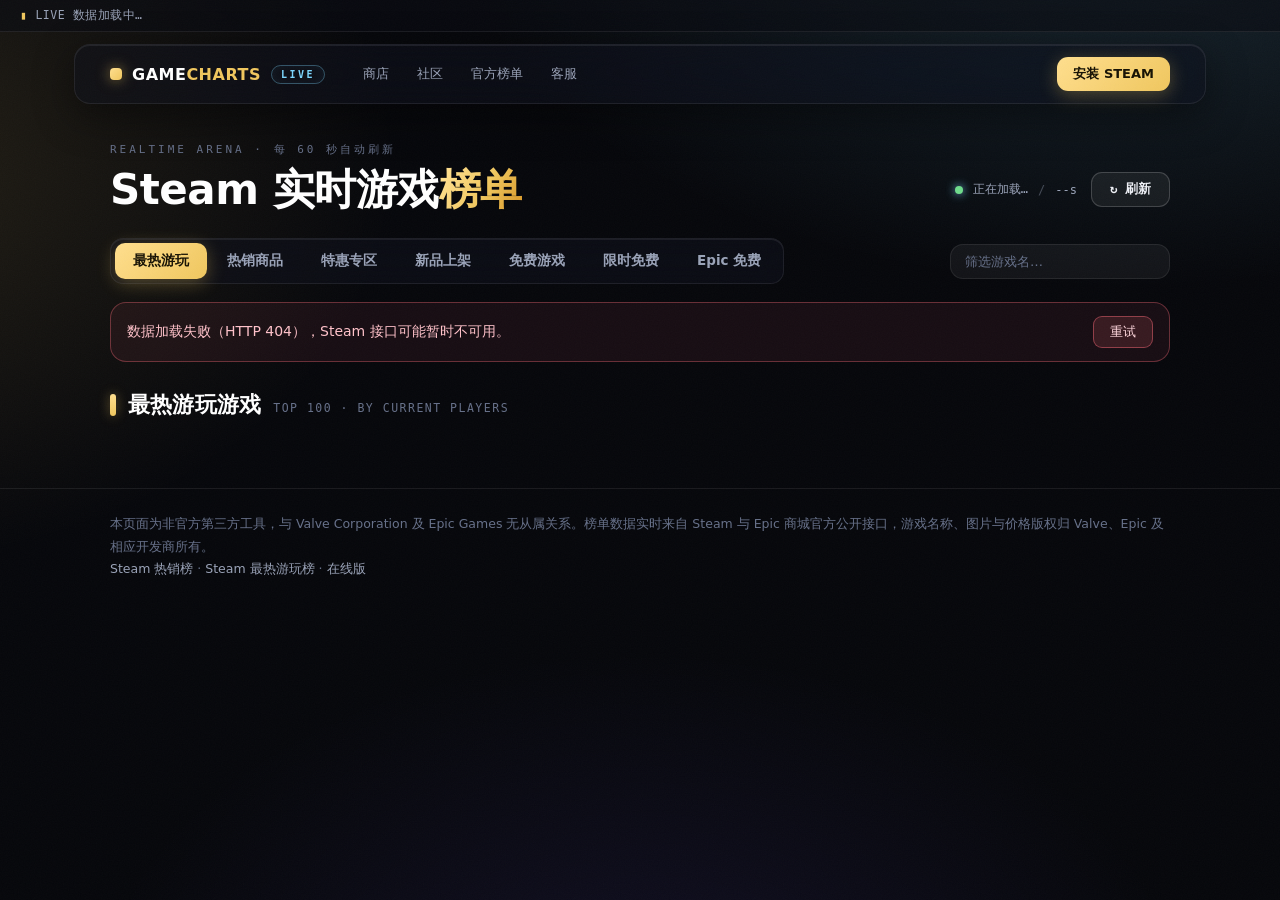
==== commit ec26dbb7: "feat: Epic 喜加一数据层与双端接入（steamdata/端点/Streamlit tab/快照/README） - fetch_epic_free + 12 个离线测试（70 全绿）；/ap" ====
--- a/static/index.html
+++ b/static/index.html
@@ -59,6 +59,7 @@
         <button class="tab" data-tab="new-releases">新品上架</button>
         <button class="tab" data-tab="free-games">免费游戏</button>
         <button class="tab" data-tab="free-to-keep">限时免费</button>
+        <button class="tab" data-tab="epic-free">Epic 免费</button>
       </nav>
       <div class="toolbar-right">
         <button id="watch-chip" class="watch-chip" hidden>★ 我的关注 <span id="watch-count"></span></button>
@@ -91,6 +92,11 @@
     <div class="rows" id="list-free-to-keep"></div>
   </section>
 
+  <section class="panel" id="panel-epic-free" hidden>
+    <div class="section-title">Epic 喜加一 <span class="section-sub">FREE @ EPIC · 每周轮换，即将开始的也预告</span></div>
+    <div class="rows" id="list-epic-free"></div>
+  </section>
+
   <section class="panel" id="panel-specials" hidden>
     <div class="section-title">特惠专区 <span class="section-sub">TOP 50 · HOT DEALS</span></div>
     <div class="rows" id="list-specials"></div>
@@ -109,7 +115,7 @@
 
 <footer>
   <div class="wrap footer-inner">
-    <p>本页面为非官方第三方工具，与 Valve Corporation 无从属关系。榜单数据实时来自 Steam 官方公开接口，游戏名称、图片与价格版权归 Valve 及相应开发商所有。</p>
+    <p>本页面为非官方第三方工具，与 Valve Corporation 及 Epic Games 无从属关系。榜单数据实时来自 Steam 与 Epic 商城官方公开接口，游戏名称、图片与价格版权归 Valve、Epic 及相应开发商所有。</p>
     <p class="footer-links">
       <a href="https://store.steampowered.com/charts/topselling" target="_blank">Steam 热销榜</a> ·
       <a href="https://store.steampowered.com/charts/mostplayed" target="_blank">Steam 最热游玩榜</a> ·
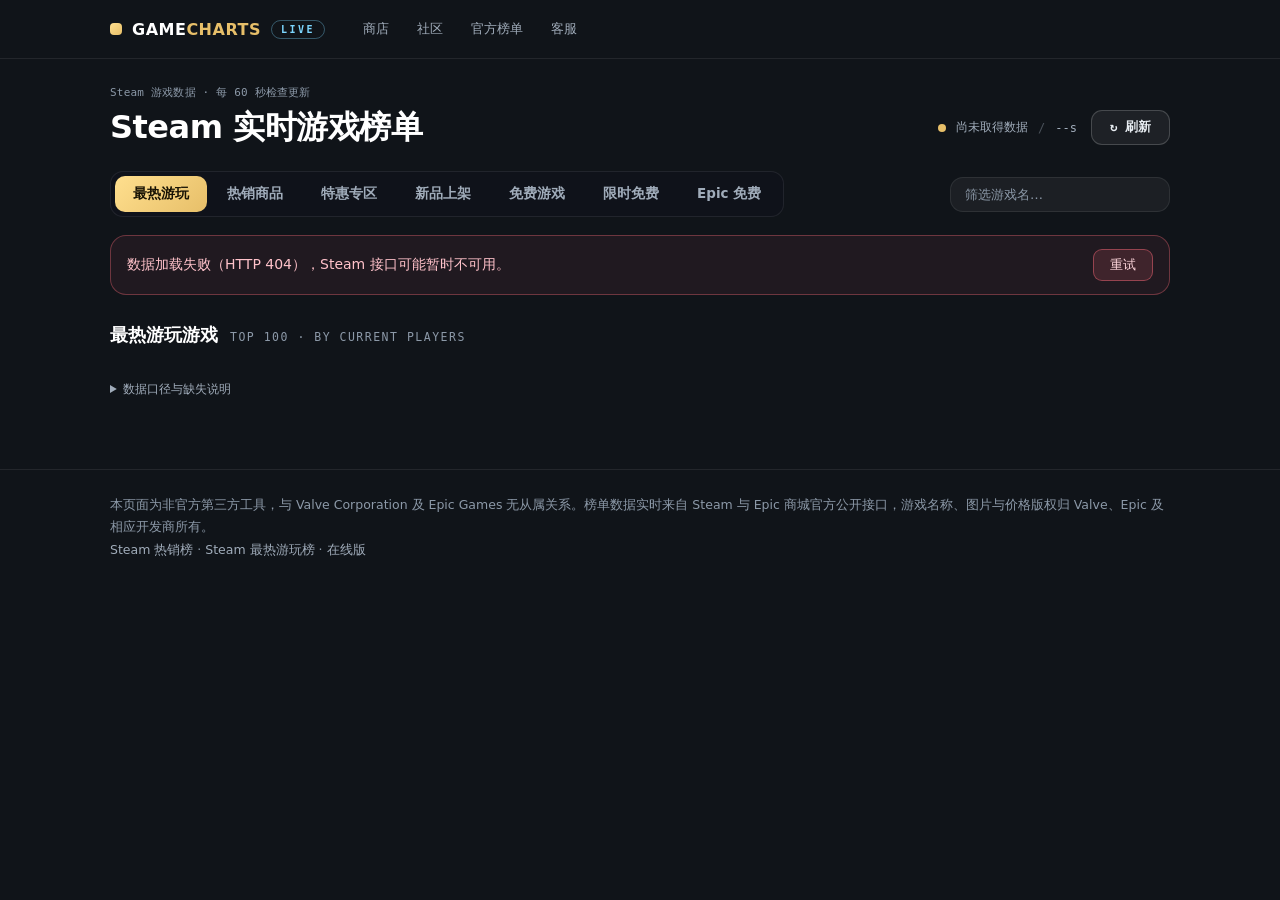
==== commit 5d2232e3: "Fix data provenance and simplify charts layout" ====
--- a/static/index.html
+++ b/static/index.html
@@ -12,12 +12,6 @@
 </head>
 <body>
 
-<div class="ticker">
-  <div class="ticker-track" id="ticker-track">
-    <span class="ti"><b>▮</b>LIVE 数据加载中…</span>
-  </div>
-</div>
-
 <nav class="topnav">
   <div class="wrap topnav-inner">
     <a class="logo" href="/">
@@ -31,16 +25,13 @@
       <a href="https://store.steampowered.com/charts/" target="_blank">官方榜单</a>
       <a href="https://help.steampowered.com/" target="_blank">客服</a>
     </div>
-    <a class="install-btn" href="https://store.steampowered.com/about/" target="_blank"><span>安装 STEAM</span></a>
+
   </div>
 </nav>
 
-<div class="rail left" id="rail-left"><div class="rail-title">▍此刻在线 TOP 3</div><div class="rail-loading">加载中…</div></div>
-<div class="rail right" id="rail-right"><div class="rail-title">▍REALTIME STATS</div><div class="rail-loading">加载中…</div></div>
-
 <header class="page-head">
   <div class="wrap">
-    <div class="overline">Realtime Arena · 每 60 秒自动刷新</div>
+    <div class="overline">Steam 游戏数据 · 每 60 秒检查更新</div>
     <div class="head-top">
       <h1>Steam 实时游戏<em>榜单</em></h1>
       <div class="head-meta">
@@ -64,7 +55,7 @@
       <div class="toolbar-right">
         <button id="watch-chip" class="watch-chip" hidden>★ 我的关注 <span id="watch-count"></span></button>
         <input id="filter" class="filter-input" type="search"
-               placeholder="筛选游戏名…" autocomplete="off" spellcheck="false">
+               aria-label="筛选游戏名" placeholder="筛选游戏名…" autocomplete="off" spellcheck="false">
       </div>
     </div>
     <div class="briefing" id="briefing" hidden><span class="bi">数据同步中…</span></div>
@@ -80,10 +71,11 @@
   <section class="panel" id="panel-most-played">
     <div class="section-title">最热游玩游戏 <span class="section-sub">TOP 100 · BY CURRENT PLAYERS</span></div>
     <div class="rows" id="list-most-played"></div>
+    <details class="method-note"><summary>数据口径与缺失说明</summary>候选游戏来自 Steam 官方榜单，按已取得的实时在线人数排序。未知人数显示 — 并置后；周变化对比上周官方排名。官方峰值与当前在线的采集时点不同。异动比较最近30分钟与此前2小时的均值，样本覆盖不足或存在超过5分钟的缺口时不显示。</details>
   </section>
 
   <section class="panel" id="panel-top-sellers" hidden>
-    <div class="section-title">热门畅销商品 <span class="section-sub">TOP 50 · BY UNITS SOLD</span></div>
+    <div class="section-title">热门畅销商品 <span class="section-sub">TOP 50 · STEAM TOP SELLERS</span></div>
     <div class="rows" id="list-top-sellers"></div>
   </section>
 
--- a/static/steam.css
+++ b/static/steam.css
@@ -1,84 +1,40 @@
-/* AURORA GLASS —— 2026 设计语言：液态玻璃 × 极光氛围 × 超大数字排版
-   火与冰：品牌金（火）× 电光蓝（冰）双色极光；噪点颗粒质感；玻璃浮岛 chrome */
+/* GAMECHARTS：深色数据界面，游戏封面与数值优先。 */
 
 :root {
-  --bg: #06070b;
+  color-scheme: dark;
+  --bg: #101419;
   --line: rgba(255, 255, 255, 0.08);
   --line-hi: rgba(255, 255, 255, 0.18);
   --glass: rgba(15, 18, 28, 0.55);
   --glass-deep: rgba(10, 12, 19, 0.72);
-  --text: #eef0f6;
-  --muted: #9aa3b8;
-  --dim: #667089;
-  --gold: #f0c75e;
+  --text: #e8edf2;
+  --muted: #a0acba;
+  --dim: #8c99a8;
+  --gold: #e7bf69;
   --gold-2: #ffdf8e;
   --ice: #7dd7ff;
   --up: #6fdc8c;
   --down: #ff6b7a;
-  --deal: #7ee08f;
+  --deal: #73c995;
   --link: #e8c268;
   --mono: ui-monospace, "Cascadia Mono", Consolas, monospace;
   --radius: 16px;
-  --grain: url("data:image/svg+xml,%3Csvg xmlns='http://www.w3.org/2000/svg' width='180' height='180'%3E%3Cfilter id='n'%3E%3CfeTurbulence type='fractalNoise' baseFrequency='0.82' numOctaves='2' stitchTiles='stitch'/%3E%3C/filter%3E%3Crect width='180' height='180' filter='url(%23n)' opacity='0.6'/%3E%3C/svg%3E");
 }
 
 * { box-sizing: border-box; margin: 0; padding: 0; }
 
 body {
-  background:
-    radial-gradient(1100px 640px at 88% -12%, rgba(125, 215, 255, 0.16), transparent 62%),
-    radial-gradient(950px 700px at -12% 18%, rgba(240, 199, 94, 0.13), transparent 58%),
-    radial-gradient(900px 620px at 50% 115%, rgba(122, 92, 255, 0.10), transparent 62%),
-    var(--bg);
-  color: var(--text);
+  background: var(--bg); color: var(--text);
   font-family: "Segoe UI", "Microsoft YaHei", system-ui, sans-serif;
-  font-size: 14px;
-  min-height: 100vh;
-  background-attachment: fixed;
-}
-
-/* 胶片颗粒：整页细噪点覆盖（不影响交互） */
-body::after {
-  content: ""; position: fixed; inset: 0; z-index: 99; pointer-events: none;
-  background-image: var(--grain); opacity: 0.05;
+  font-size: 14px; min-height: 100vh;
 }
 
 .wrap { max-width: 1100px; margin: 0 auto; padding: 0 20px; position: relative; }
 
-/* ---------- 跑马灯资讯条 ---------- */
-
-.ticker {
-  background: rgba(10, 12, 19, 0.6);
-  border-bottom: 1px solid var(--line);
-  color: var(--muted);
-  overflow: hidden; height: 32px; display: flex; align-items: center;
-  padding-left: env(safe-area-inset-left); padding-right: env(safe-area-inset-right);
-  backdrop-filter: blur(10px); -webkit-backdrop-filter: blur(10px);
-}
-.ticker-track {
-  display: inline-flex; white-space: nowrap; align-items: center;
-  animation: tick 40s linear infinite; will-change: transform;
-}
-.ticker:hover .ticker-track { animation-play-state: paused; }
-@keyframes tick { from { transform: translateX(0); } to { transform: translateX(-50%); } }
-.ticker .ti {
-  font-family: var(--mono); font-size: 11.5px; letter-spacing: 0.5px;
-  padding: 0 20px; color: var(--muted);
-}
-.ticker .ti b { color: var(--gold); margin-right: 8px; font-weight: 700; }
-.ticker .ti strong { color: var(--text); font-weight: 600; }
-
 /* ---------- 液态玻璃导航岛 ---------- */
 
 .topnav {
-  position: sticky; top: 10px; z-index: 20;
-  max-width: 1132px; margin: 12px auto 0;
-  background: var(--glass);
-  border: 1px solid var(--line);
-  border-radius: var(--radius);
-  box-shadow: inset 0 1px 0 rgba(255, 255, 255, 0.08), 0 12px 40px rgba(0, 0, 0, 0.45);
-  backdrop-filter: blur(16px) saturate(1.5);
-  -webkit-backdrop-filter: blur(16px) saturate(1.5);
+  border-bottom: 1px solid var(--line); background: var(--bg);
 }
 .topnav-inner { display: flex; align-items: center; gap: 26px; height: 58px; padding: 0 20px; }
 
@@ -86,7 +42,6 @@
 .logo-mark {
   width: 12px; height: 12px; border-radius: 4px; display: inline-block;
   background: linear-gradient(135deg, var(--gold-2), var(--gold));
-  box-shadow: 0 0 14px rgba(240, 199, 94, 0.55);
 }
 .logo-word { font-size: 16px; font-weight: 800; letter-spacing: 0.5px; color: #fff; }
 .logo-word span { color: var(--gold); }
@@ -94,7 +49,6 @@
   font-family: var(--mono); font-size: 10px; font-weight: 600; letter-spacing: 2.5px;
   color: var(--ice); border: 1px solid rgba(125, 215, 255, 0.35); padding: 3px 9px;
   border-radius: 99px;
-  box-shadow: inset 0 0 12px rgba(125, 215, 255, 0.08);
 }
 
 .nav-links { display: flex; gap: 4px; margin-right: auto; }
@@ -104,83 +58,21 @@
 }
 .nav-links a:hover { color: var(--text); background: rgba(255, 255, 255, 0.07); }
 
-.install-btn {
-  color: var(--text) !important; text-decoration: none; font-size: 13px; font-weight: 600;
-  padding: 8px 16px; white-space: nowrap; border-radius: 11px;
-  background: linear-gradient(135deg, var(--gold-2), var(--gold));
-  color: #171204 !important;
-  box-shadow: 0 4px 18px rgba(240, 199, 94, 0.3);
-  transition: all .15s;
-}
-.install-btn:hover { filter: brightness(1.08); box-shadow: 0 6px 24px rgba(240, 199, 94, 0.45); }
-
-/* ---------- 侧边实时数据卡（玻璃岛） ---------- */
-
-.rail {
-  position: fixed; top: 86px; z-index: 5; width: 176px;
-  background: var(--glass);
-  border: 1px solid var(--line);
-  border-radius: var(--radius); padding: 14px;
-  box-shadow: inset 0 1px 0 rgba(255, 255, 255, 0.07), 0 12px 40px rgba(0, 0, 0, 0.4);
-  backdrop-filter: blur(14px) saturate(1.4);
-  -webkit-backdrop-filter: blur(14px) saturate(1.4);
-  user-select: none;
-}
-.rail.left { left: calc(50% - 550px - 200px); }
-.rail.right { right: calc(50% - 550px - 200px); }
-@media (max-width: 1480px) { .rail { display: none; } }
-
-.rail .rail-title {
-  font-family: var(--mono); font-size: 10px; font-weight: 700; letter-spacing: 2px;
-  color: var(--dim); text-transform: uppercase; margin-bottom: 8px;
-}
-.rail .rail-title::first-letter { color: var(--gold); }
-.rail .rail-loading { font-family: var(--mono); font-size: 11px; color: var(--dim); }
-
-.rail .rrow {
-  display: flex; align-items: center; gap: 8px; padding: 7px 0;
-  text-decoration: none; border-top: 1px solid rgba(255, 255, 255, 0.05);
-}
-.rail .rrow:first-of-type { border-top: none; }
-.rail .rrow .rnum {
-  font-family: var(--mono); font-size: 12px; font-weight: 800; width: 22px; flex: none;
-}
-.rail .rrow img { width: 52px; height: 24px; object-fit: cover; border-radius: 4px; flex: none; }
-.rail .rrow .rmeta { flex: 1; min-width: 0; display: flex; flex-direction: column; gap: 1px; }
-.rail .rrow .rname {
-  font-size: 11px; color: var(--text);
-  white-space: nowrap; overflow: hidden; text-overflow: ellipsis;
-}
-.rail .rrow .rplayers {
-  font-family: var(--mono); font-size: 10px; color: var(--muted);
-}
-.rail .rrow:hover .rname { color: var(--gold); }
-
-.rail .stat { padding: 8px 0; border-top: 1px solid rgba(255, 255, 255, 0.05); }
-.rail .stat:first-of-type { border-top: none; padding-top: 2px; }
-.rail .stat .big {
-  font-family: var(--mono); font-size: 21px; font-weight: 800; color: #fff;
-  font-variant-numeric: tabular-nums; line-height: 1.2;
-}
-.rail .stat .lbl { font-size: 10.5px; color: var(--dim); margin-top: 2px; }
-
 /* ---------- 页头：超大排版 ---------- */
 
-.page-head { padding: 38px 0 0; }
+.page-head { padding: 26px 0 0; }
 .overline {
-  font-family: var(--mono); font-size: 11px; letter-spacing: 3px;
-  color: var(--dim); text-transform: uppercase; margin-bottom: 10px;
+  font-family: var(--mono); font-size: 11px; letter-spacing: .2px;
+  color: var(--dim); text-transform: none; margin-bottom: 10px;
 }
 .overline b, .overline .live-word { color: var(--ice); }
 .head-top { display: flex; align-items: center; justify-content: space-between; gap: 16px; }
 h1 {
-  font-size: clamp(30px, 4.5vw, 42px); font-weight: 900; letter-spacing: -0.5px;
+  font-size: clamp(26px, 3vw, 32px); font-weight: 700; letter-spacing: -0.5px;
   line-height: 1.08; color: #fff;
 }
 h1 em {
-  font-style: normal;
-  background: linear-gradient(120deg, var(--gold-2) 10%, var(--gold) 55%, #d99a2b 95%);
-  -webkit-background-clip: text; background-clip: text; color: transparent;
+  font-style: normal; color: inherit;
 }
 
 .head-meta {
@@ -190,8 +82,7 @@
 .live-dot {
   width: 8px; height: 8px; border-radius: 50%;
   background: var(--ice);
-  box-shadow: 0 0 10px rgba(125, 215, 255, 0.9);
-  animation: pulse 1.8s infinite;
+
 }
 @keyframes pulse { 50% { opacity: .25; } }
 .head-meta .sep { opacity: .4; }
@@ -218,9 +109,6 @@
   display: inline-flex; gap: 2px;
   background: var(--glass); border: 1px solid var(--line);
   border-radius: 13px; padding: 4px;
-  box-shadow: inset 0 1px 0 rgba(255, 255, 255, 0.07);
-  backdrop-filter: blur(12px) saturate(1.4);
-  -webkit-backdrop-filter: blur(12px) saturate(1.4);
 }
 .tab {
   background: transparent; border: none;
@@ -232,7 +120,6 @@
 .tab.active {
   background: linear-gradient(135deg, var(--gold-2), var(--gold));
   color: #171204; font-weight: 700;
-  box-shadow: 0 4px 18px rgba(240, 199, 94, 0.32);
 }
 .tab.active:hover { background: linear-gradient(135deg, var(--gold-2), var(--gold)); color: #171204; }
 
@@ -248,7 +135,6 @@
 .filter-input:focus {
   border-color: rgba(125, 215, 255, 0.55);
   background: rgba(255, 255, 255, 0.07);
-  box-shadow: 0 0 0 3px rgba(125, 215, 255, 0.12);
 }
 .filter-input::-webkit-search-cancel-button { -webkit-appearance: none; }
 
@@ -264,20 +150,14 @@
 .watch-chip.active {
   background: linear-gradient(135deg, var(--gold-2), var(--gold));
   color: #171204; border-color: transparent;
-  box-shadow: 0 4px 18px rgba(240, 199, 94, 0.3);
 }
 
 /* ---------- 今日速览条（玻璃横幅） ---------- */
 
 .briefing {
-  margin-top: 16px;
-  background: linear-gradient(90deg, rgba(240, 199, 94, 0.07), rgba(125, 215, 255, 0.05) 60%, rgba(255, 255, 255, 0.03));
-  border: 1px solid rgba(240, 199, 94, 0.2);
-  border-radius: var(--radius); padding: 11px 18px;
-  font-size: 13px; color: var(--muted);
-  display: flex; flex-wrap: wrap; align-items: center; row-gap: 4px;
-  box-shadow: inset 0 1px 0 rgba(255, 255, 255, 0.06);
-  backdrop-filter: blur(10px); -webkit-backdrop-filter: blur(10px);
+  margin-top: 16px; padding: 12px 0; border-top: 1px solid var(--line);
+  font-size: 12px; color: var(--muted); display: flex; flex-wrap: wrap;
+  align-items: center; gap: 8px 0;
 }
 .briefing[hidden] { display: none; }
 .briefing .bi { display: inline-flex; align-items: center; }
@@ -291,14 +171,11 @@
 .panel { margin-top: 20px; margin-bottom: 52px; }
 
 .section-title {
-  color: #fff; font-size: 22px; font-weight: 800; letter-spacing: 0.2px;
+  color: #fff; font-size: 18px; font-weight: 650; letter-spacing: 0;
   padding: 8px 0 16px; display: flex; align-items: baseline; gap: 12px;
 }
 .section-title::before {
-  content: ""; width: 6px; height: 22px; align-self: center;
-  background: linear-gradient(180deg, var(--gold-2), var(--gold));
-  border-radius: 3px;
-  box-shadow: 0 0 12px rgba(240, 199, 94, 0.4);
+  display: none;
 }
 .section-sub { color: var(--dim); font-size: 11.5px; font-family: var(--mono); letter-spacing: 1.5px; font-weight: 400; }
 
@@ -322,67 +199,25 @@
 /* ---------- 榜单行：悬停光泽流动 ---------- */
 
 .rows-head, .row {
-  display: grid;
-  grid-template-columns: 64px 156px minmax(0,1fr) 105px 105px 64px 104px;
-  gap: 16px; align-items: center; padding: 8px 8px;
+  display: grid; grid-template-columns: 44px 120px minmax(0,1fr) 100px 90px 90px 96px;
+  gap: 12px; align-items: center; padding: 10px 6px;
 }
 .rows-head {
   color: var(--dim); font-size: 11px; font-weight: 600; letter-spacing: 2px;
-  font-family: var(--mono); text-transform: uppercase;
+  font-family: var(--mono); text-transform: none;
   border-bottom: 1px solid var(--line); padding-bottom: 10px; margin-bottom: 6px;
 }
 .rows-head .r { text-align: right; }
 .rows-head .ctr { text-align: center; }
 
 .row {
-  position: relative; overflow: hidden;
-  border-radius: 13px; text-decoration: none;
-  background: linear-gradient(90deg, rgba(255,255,255,.025), rgba(255,255,255,.008));
-  border: 1px solid transparent;
-  transition: background .18s, border-color .18s, transform .18s;
+  min-height: 76px; text-decoration: none !important;
+  border-bottom: 1px solid var(--line);
+  transition: background .15s;
 }
 .row:hover {
-  background: rgba(255, 255, 255, 0.05);
-  border-color: var(--line);
-  transform: translateY(-1px);
-}
-/* 光泽扫过 */
-.row::after {
-  content: ""; position: absolute; inset: 0; pointer-events: none;
-  background: linear-gradient(105deg, transparent 42%, rgba(255,255,255,.06) 50%, transparent 58%);
-  transform: translateX(-130%);
-  transition: transform .7s ease;
-}
-.row:hover::after { transform: translateX(130%); }
-
-.row .rank {
-  font-family: var(--mono); font-size: 19px; font-weight: 800;
-  color: #323a4e; text-align: center;
-  transition: color .18s;
-}
-/* 金银铜：nth-of-type 按 a 标签计数（nth-child 会被 rows-head 表头占位，历史 bug） */
-.row:nth-of-type(1) .rank, .row:nth-of-type(2) .rank, .row:nth-of-type(3) .rank { font-size: 21px; }
-.row:nth-of-type(1) .rank {
-  background: linear-gradient(155deg, #ffeaa8 5%, var(--gold) 50%, #c98f1e 95%);
-  -webkit-background-clip: text; background-clip: text; color: transparent;
-  filter: drop-shadow(0 0 10px rgba(240, 199, 94, 0.35));
-}
-.row:nth-of-type(2) .rank {
-  background: linear-gradient(155deg, #f6f9ff 5%, #cdd8ec 50%, #9fb0d0 95%);
-  -webkit-background-clip: text; background-clip: text; color: transparent;
-}
-.row:nth-of-type(3) .rank {
-  background: linear-gradient(155deg, #ffd4b0 5%, #eda06f 50%, #b06535 95%);
-  -webkit-background-clip: text; background-clip: text; color: transparent;
-}
-.row:hover .rank { color: var(--ice); background: none; filter: none; }
-
-.row img {
-  width: 156px; aspect-ratio: 460/215; object-fit: cover; border-radius: 10px; display: block;
-  border: 1px solid var(--line);
-  transition: transform .25s ease;
-}
-.row:hover img { transform: scale(1.03); }
+  background: rgba(255,255,255,.035);
+}
 .row .gname { color: #fff; font-size: 14.5px; font-weight: 650; line-height: 1.3; }
 .row:hover .gname { color: var(--gold); }
 .row .genre-line { color: var(--muted); font-size: 11.5px; margin-top: 3px; }
@@ -440,9 +275,9 @@
 .spark-dim { font-family: var(--mono); font-size: 11px; color: var(--dim); }
 
 /* 价格类榜单的横排（带价格列） */
-.rows-head.simple { grid-template-columns: 64px 156px minmax(0,1fr) 240px; }
+.rows-head.simple { grid-template-columns: 44px 120px minmax(0,1fr) 200px; }
 .rows-head.simple .r { text-align: right; }
-.row.simple { grid-template-columns: 64px 156px minmax(0,1fr) 240px; }
+.row.simple { grid-template-columns: 44px 120px minmax(0,1fr) 200px; }
 .row .price-col {
   display: flex; justify-content: flex-end; align-items: center; gap: 8px;
 }
@@ -498,15 +333,15 @@
 @media (max-width: 860px) {
   .rows-head { display: none; }
   .row, .skel-row, .row.simple, .rows-head.simple {
-    grid-template-columns: 34px 116px minmax(0,1fr) auto;
+    grid-template-columns: 28px 100px minmax(0,1fr) auto;
     gap: 11px;
   }
-  .row img { width: 116px; }
+  .row .cover { width: 100px; }
   .row .peak-col, .row .delta-col, .row .spark-col { display: none; }
   .row .rank { font-size: 16px; }
   .pnum { font-size: 15px; }
   .nav-links { display: none; }
-  .head-top { flex-direction: column; align-items: flex-start; }
+  .head-top { flex-wrap: wrap; }
   .tabs { display: flex; flex-wrap: wrap; }
   .toolbar { margin-top: 20px; }
   .toolbar-right { width: 100%; }
@@ -515,7 +350,6 @@
   .briefing .bi + .bi::before { margin: 0 8px; }
   .star { font-size: 17px; padding: 0 3px; } /* 触摸热区 */
   .surge { font-size: 10.5px; padding: 1px 6px; }
-  .topnav { max-width: calc(100% - 16px); }
 }
 
 /* 手机竖屏细化（iPhone/主流安卓 320-480px） */
@@ -532,7 +366,7 @@
     grid-template-columns: 22px 88px minmax(0, 1fr) auto;
     gap: 9px; padding: 6px 4px;
   }
-  .row img { width: 88px; border-radius: 8px; }
+  .row .cover { width: 76px; }
   .row .rank { font-size: 13px; }
   .row .gname {
     font-size: 13.5px;
@@ -553,10 +387,52 @@
   .briefing .bi + .bi::before { margin: 0 7px; }
   .filter-input { padding: 9px 12px; }
   .watch-chip { padding: 9px 12px; font-size: 12.5px; }
-  .ticker { height: 30px; }
-  .ticker .ti { font-size: 11px; padding: 0 14px; }
   .empty { padding: 40px 0 32px; }
   .empty .ghost { font-size: 30px; }
   .error-banner { flex-direction: column; align-items: stretch; text-align: center; }
   .error-banner button { width: 100%; }
 }
+
+/* Stable cover space also acts as the image failure fallback. */
+.row .rank { color: var(--muted); text-align: center; font: 600 15px var(--mono); }
+.row:nth-of-type(-n+3) .rank { color: var(--gold); }
+.cover { width: 120px; aspect-ratio: 460/215; border-radius: 6px; overflow: hidden; display: grid; place-items: center; background: #202a35; }
+.cover::before { content: "封面暂缺"; grid-area: 1/1; color: var(--muted); font-size: 11px; }
+.row .cover img { grid-area: 1/1; width: 100%; height: 100%; object-fit: cover; display: block; }
+.row .cover img[hidden] { display: none; }
+.gcol { min-width: 0; }
+@media (max-width: 600px) {
+  .head-meta { font-size: 11px; flex-wrap: wrap; gap: 7px; }
+  .page-head { padding-top: 20px; }
+  .overline { letter-spacing: 0; }
+  .toolbar { margin-top: 18px; }
+  .tabs { flex-wrap: nowrap; width: 100%; overflow-x: auto; border: 0; border-radius: 0; padding: 0 0 5px; }
+  .tab { flex: 0 0 auto; padding: 9px 12px; white-space: nowrap; }
+  .row, .row.simple { grid-template-columns: 22px 76px minmax(0,1fr); gap: 4px 10px; padding: 12px 0; }
+  .row .cover { width: 76px; grid-column: 2; grid-row: 1 / span 2; }
+  .row .rank { grid-column: 1; grid-row: 1 / span 2; }
+  .row .gcol { grid-column: 3; grid-row: 1; }
+  .row .pnum, .row.simple .price-col { grid-column: 3; grid-row: 2; text-align: left; justify-content: flex-start; }
+  .row.simple .price-col { flex-direction: row; align-items: center; }
+  .row .pnum::before { content: attr(data-label) " "; color: var(--muted); font-size: 11px; font-weight: 400; }
+  .row .genre-line, .section-sub { display: none; }
+  .nameline { align-items: flex-start; flex-wrap: wrap; gap: 4px; }
+  .row .gname { overflow-wrap: anywhere; }
+}
+:focus-visible { outline: 2px solid var(--gold); outline-offset: 3px; }
+@media (prefers-reduced-motion: reduce) {
+  *, *::before, *::after { animation: none !important; transition: none !important; }
+}
+
+.method-note { color: var(--muted); font-size: 12px; padding: 16px 0; line-height: 1.8; }
+.method-note summary { cursor: pointer; }
+
+@media (max-width: 600px) {
+  .head-meta .sep, #countdown { display: none; }
+  .head-meta { gap: 6px; }
+  .refresh-btn { padding: 6px 10px; }
+  .head-top { gap: 10px; }
+  .tabs { scrollbar-width: thin; scrollbar-color: #45515e transparent; }
+  .panel { margin-top: 10px; }
+  .section-title { padding: 4px 0 6px; }
+}
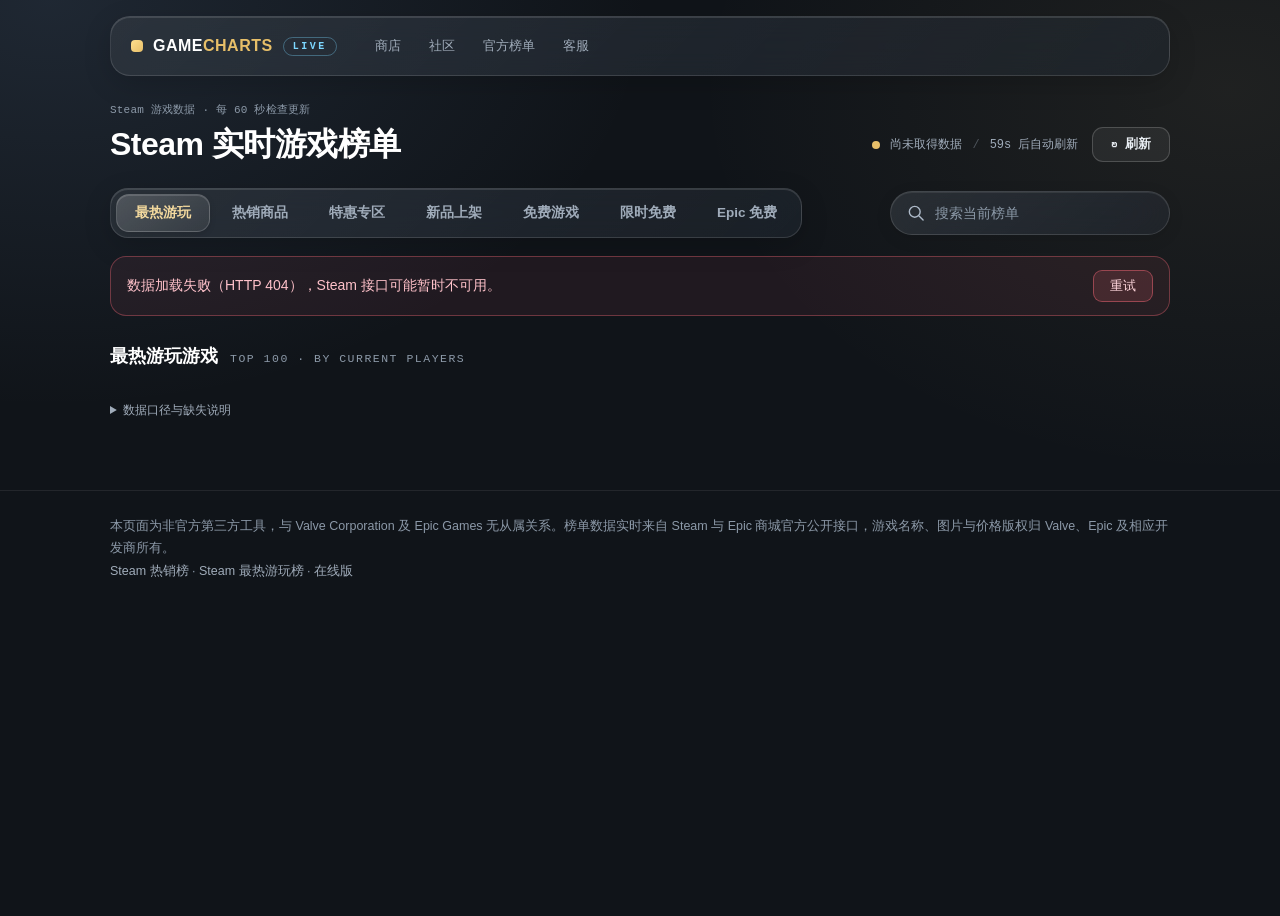
==== commit 2f1152e7: "Restore subtle glass surfaces and polish search controls" ====
--- a/static/index.html
+++ b/static/index.html
@@ -55,7 +55,7 @@
       <div class="toolbar-right">
         <button id="watch-chip" class="watch-chip" hidden>★ 我的关注 <span id="watch-count"></span></button>
         <input id="filter" class="filter-input" type="search"
-               aria-label="筛选游戏名" placeholder="筛选游戏名…" autocomplete="off" spellcheck="false">
+               aria-label="搜索当前榜单" placeholder="搜索当前榜单" autocomplete="off" spellcheck="false">
       </div>
     </div>
     <div class="briefing" id="briefing" hidden><span class="bi">数据同步中…</span></div>
--- a/static/steam.css
+++ b/static/steam.css
@@ -5,7 +5,8 @@
   --bg: #101419;
   --line: rgba(255, 255, 255, 0.08);
   --line-hi: rgba(255, 255, 255, 0.18);
-  --glass: rgba(15, 18, 28, 0.55);
+  --glass: rgba(27,34,44,.56);
+  --glass-edge: rgba(255,255,255,.13);
   --glass-deep: rgba(10, 12, 19, 0.72);
   --text: #e8edf2;
   --muted: #a0acba;
@@ -24,8 +25,13 @@
 * { box-sizing: border-box; margin: 0; padding: 0; }
 
 body {
-  background: var(--bg); color: var(--text);
-  font-family: "Segoe UI", "Microsoft YaHei", system-ui, sans-serif;
+  background:
+    radial-gradient(ellipse 880px 600px at 4% 0%, rgba(122,159,207,.14), transparent 68%),
+    radial-gradient(ellipse 760px 550px at 96% 10%, rgba(211,184,125,.08), transparent 70%),
+    #101419;
+  background-attachment: fixed;
+  color: var(--text);
+  font-family: -apple-system, BlinkMacSystemFont, "Segoe UI", "Microsoft YaHei", sans-serif;
   font-size: 14px; min-height: 100vh;
 }
 
@@ -34,7 +40,10 @@
 /* ---------- 液态玻璃导航岛 ---------- */
 
 .topnav {
-  border-bottom: 1px solid var(--line); background: var(--bg);
+  max-width: 1060px; margin: 16px auto 0;
+  background: linear-gradient(135deg, rgba(255,255,255,.07), rgba(255,255,255,.015)), rgba(27,34,44,.56); border: 1px solid var(--glass-edge); border-radius: 20px;
+  box-shadow: inset 0 1px 0 rgba(255,255,255,.12), 0 8px 28px rgba(0,0,0,.16);
+  backdrop-filter: blur(24px) saturate(140%); -webkit-backdrop-filter: blur(24px) saturate(140%);
 }
 .topnav-inner { display: flex; align-items: center; gap: 26px; height: 58px; padding: 0 20px; }
 
@@ -106,35 +115,45 @@
   gap: 12px; flex-wrap: wrap; margin-top: 26px;
 }
 .tabs {
-  display: inline-flex; gap: 2px;
-  background: var(--glass); border: 1px solid var(--line);
-  border-radius: 13px; padding: 4px;
+  display: inline-flex; gap: 3px;
+  background: linear-gradient(135deg, rgba(255,255,255,.07), rgba(255,255,255,.015)), rgba(27,34,44,.56); border: 1px solid var(--glass-edge); border-radius: 18px; padding: 5px;
+  box-shadow: inset 0 1px 0 rgba(255,255,255,.12), 0 8px 28px rgba(0,0,0,.16);
+  backdrop-filter: blur(24px) saturate(140%); -webkit-backdrop-filter: blur(24px) saturate(140%);
 }
 .tab {
-  background: transparent; border: none;
+  background: transparent; border: 1px solid transparent;
   color: var(--muted); font-size: 13.5px; font-weight: 600;
-  padding: 9px 18px; cursor: pointer; border-radius: 10px;
+  padding: 9px 18px; cursor: pointer; border-radius: 13px;
   font-family: inherit; transition: all .18s;
 }
 .tab:hover { color: var(--text); background: rgba(255, 255, 255, 0.06); }
 .tab.active {
-  background: linear-gradient(135deg, var(--gold-2), var(--gold));
-  color: #171204; font-weight: 700;
-}
-.tab.active:hover { background: linear-gradient(135deg, var(--gold-2), var(--gold)); color: #171204; }
+  background: linear-gradient(145deg, rgba(255,255,255,.18), rgba(255,255,255,.07)); border-color: rgba(255,255,255,.17);
+  color: #f3d99e; font-weight: 700;
+  box-shadow: inset 0 1px 0 rgba(255,255,255,.14), 0 2px 6px rgba(0,0,0,.12);
+}
+.tab.active:hover {
+  background: rgba(255,255,255,.15); color: #f3d99e;
+}
 
 .filter-input {
-  background: rgba(255, 255, 255, 0.05); color: var(--text);
-  border: 1px solid var(--line); border-radius: 13px;
-  font-family: inherit; font-size: 13px;
-  padding: 9px 14px; width: 220px; outline: none;
-  transition: border-color .15s, background .15s, box-shadow .15s;
+  background: url("data:image/svg+xml,%3Csvg xmlns='http://www.w3.org/2000/svg' width='20' height='20' viewBox='0 0 24 24' fill='none' stroke='%23aebac9' stroke-width='1.7' stroke-linecap='round'%3E%3Ccircle cx='10.5' cy='10.5' r='6.5'/%3E%3Cpath d='m16 16 4.5 4.5'/%3E%3C/svg%3E") 15px center / 20px 20px no-repeat,
+    linear-gradient(140deg, rgba(255,255,255,.075), rgba(255,255,255,.025)), var(--glass);
+  color: var(--text); height: 44px;
+  border: 1px solid var(--glass-edge); border-radius: 22px;
+  font-family: inherit; font-size: 14px;
+  padding: 10px 16px 10px 44px; width: 280px; outline: none;
+  box-shadow: inset 0 1px 0 rgba(255,255,255,.08), 0 4px 16px rgba(0,0,0,.1);
+  backdrop-filter: blur(24px) saturate(140%); -webkit-backdrop-filter: blur(24px) saturate(140%);
+  transition: border-color .18s, box-shadow .18s;
 }
 .filter-input::placeholder { color: var(--dim); }
-.filter-input:hover { background: rgba(255, 255, 255, 0.07); }
+.filter-input:hover {
+  border-color: rgba(255,255,255,.23);
+}
 .filter-input:focus {
-  border-color: rgba(125, 215, 255, 0.55);
-  background: rgba(255, 255, 255, 0.07);
+  border-color: rgba(231,191,105,.55);
+  box-shadow: inset 0 1px 0 rgba(255,255,255,.1), 0 0 0 3px rgba(231,191,105,.1);
 }
 .filter-input::-webkit-search-cancel-button { -webkit-appearance: none; }
 
@@ -331,6 +350,7 @@
 /* ---------- 响应式 ---------- */
 
 @media (max-width: 860px) {
+  .topnav { margin: 12px 20px 0; }
   .rows-head { display: none; }
   .row, .skel-row, .row.simple, .rows-head.simple {
     grid-template-columns: 28px 100px minmax(0,1fr) auto;
@@ -385,7 +405,7 @@
   .row.simple .price-col .strike { display: none; }
   .briefing { border-radius: 12px; }
   .briefing .bi + .bi::before { margin: 0 7px; }
-  .filter-input { padding: 9px 12px; }
+  .filter-input { padding: 10px 16px 10px 44px; }
   .watch-chip { padding: 9px 12px; font-size: 12.5px; }
   .empty { padding: 40px 0 32px; }
   .empty .ghost { font-size: 30px; }
@@ -406,7 +426,7 @@
   .page-head { padding-top: 20px; }
   .overline { letter-spacing: 0; }
   .toolbar { margin-top: 18px; }
-  .tabs { flex-wrap: nowrap; width: 100%; overflow-x: auto; border: 0; border-radius: 0; padding: 0 0 5px; }
+  .tabs { flex-wrap: nowrap; width: 100%; overflow-x: auto; padding: 5px; }
   .tab { flex: 0 0 auto; padding: 9px 12px; white-space: nowrap; }
   .row, .row.simple { grid-template-columns: 22px 76px minmax(0,1fr); gap: 4px 10px; padding: 12px 0; }
   .row .cover { width: 76px; grid-column: 2; grid-row: 1 / span 2; }
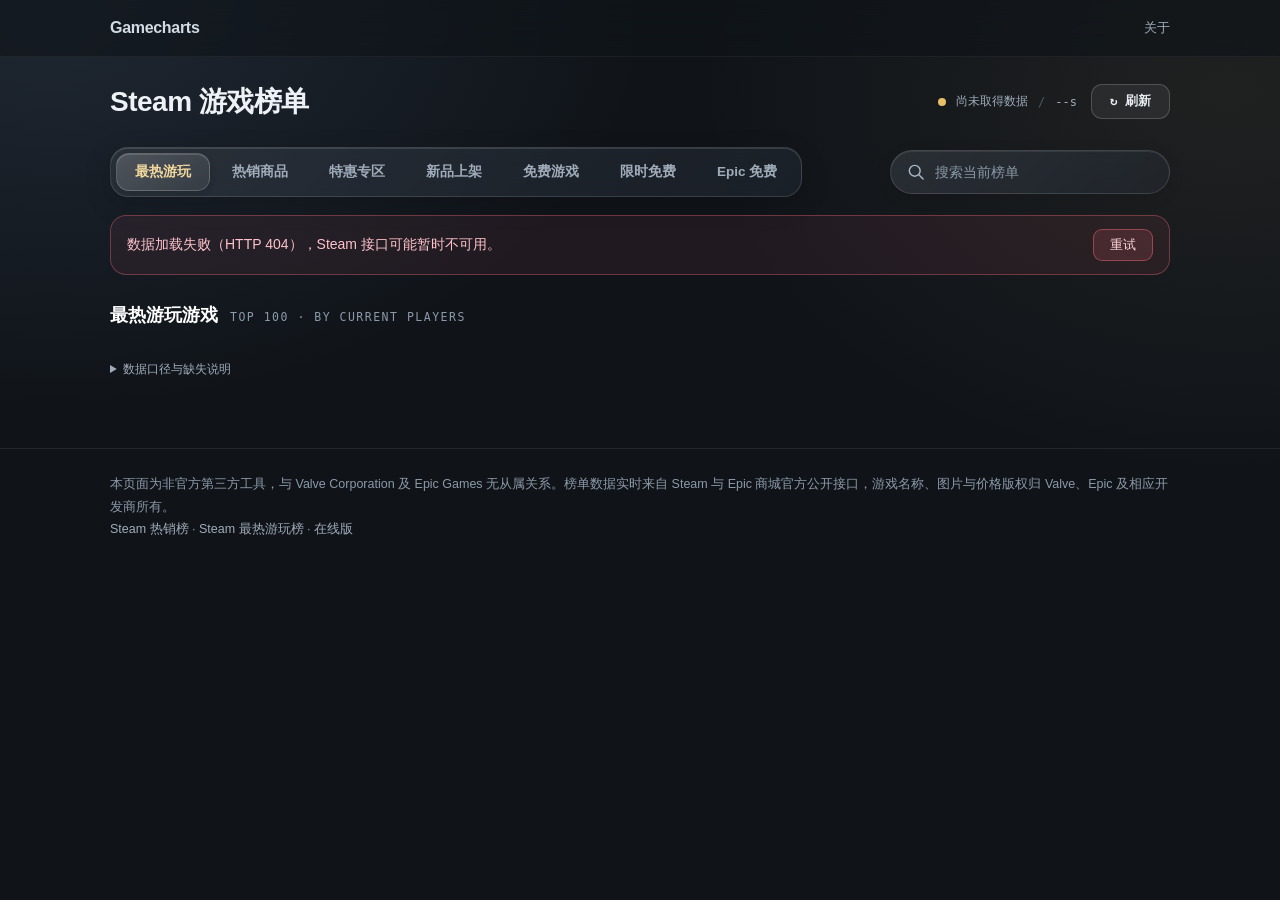
==== commit 635c877b: "Simplify header branding and navigation" ====
--- a/static/index.html
+++ b/static/index.html
@@ -12,34 +12,23 @@
 </head>
 <body>
 
-<nav class="topnav">
+<nav class="topnav" aria-label="主导航">
   <div class="wrap topnav-inner">
-    <a class="logo" href="/">
-      <span class="logo-mark"></span>
-      <span class="logo-word">GAME<span>CHARTS</span></span>
-      <span class="logo-sub"><span>LIVE</span></span>
-    </a>
-    <div class="nav-links">
-      <a href="https://store.steampowered.com/" target="_blank">商店</a>
-      <a href="https://steamcommunity.com/" target="_blank">社区</a>
-      <a href="https://store.steampowered.com/charts/" target="_blank">官方榜单</a>
-      <a href="https://help.steampowered.com/" target="_blank">客服</a>
-    </div>
-
+    <a class="logo" href="#top">Gamecharts</a>
+    <a class="about-link" href="#about">关于</a>
   </div>
 </nav>
 
 <header class="page-head">
   <div class="wrap">
-    <div class="overline">Steam 游戏数据 · 每 60 秒检查更新</div>
     <div class="head-top">
-      <h1>Steam 实时游戏<em>榜单</em></h1>
+      <h1 id="top">Steam 游戏榜单</h1>
       <div class="head-meta">
         <span class="live-dot" id="live-dot"></span>
         <span id="updated-at">正在加载…</span>
         <span class="sep">/</span>
         <span id="countdown">--s</span>
-        <button class="refresh-btn" id="refresh-btn" title="立即刷新"><span>↻ 刷新</span></button>
+        <button class="refresh-btn" id="refresh-btn" title="检查最新数据；每 60 秒自动检查一次"><span>↻ 刷新</span></button>
       </div>
     </div>
     <div class="toolbar">
@@ -105,7 +94,7 @@
   </section>
 </main>
 
-<footer>
+<footer id="about">
   <div class="wrap footer-inner">
     <p>本页面为非官方第三方工具，与 Valve Corporation 及 Epic Games 无从属关系。榜单数据实时来自 Steam 与 Epic 商城官方公开接口，游戏名称、图片与价格版权归 Valve、Epic 及相应开发商所有。</p>
     <p class="footer-links">
--- a/static/steam.css
+++ b/static/steam.css
@@ -37,51 +37,24 @@
 
 .wrap { max-width: 1100px; margin: 0 auto; padding: 0 20px; position: relative; }
 
-/* ---------- 液态玻璃导航岛 ---------- */
-
+/* ---------- 轻薄品牌栏 ---------- */
 .topnav {
-  max-width: 1060px; margin: 16px auto 0;
-  background: linear-gradient(135deg, rgba(255,255,255,.07), rgba(255,255,255,.015)), rgba(27,34,44,.56); border: 1px solid var(--glass-edge); border-radius: 20px;
-  box-shadow: inset 0 1px 0 rgba(255,255,255,.12), 0 8px 28px rgba(0,0,0,.16);
-  backdrop-filter: blur(24px) saturate(140%); -webkit-backdrop-filter: blur(24px) saturate(140%);
-}
-.topnav-inner { display: flex; align-items: center; gap: 26px; height: 58px; padding: 0 20px; }
-
-.logo { text-decoration: none; display: flex; align-items: center; gap: 10px; }
-.logo-mark {
-  width: 12px; height: 12px; border-radius: 4px; display: inline-block;
-  background: linear-gradient(135deg, var(--gold-2), var(--gold));
-}
-.logo-word { font-size: 16px; font-weight: 800; letter-spacing: 0.5px; color: #fff; }
-.logo-word span { color: var(--gold); }
-.logo-sub {
-  font-family: var(--mono); font-size: 10px; font-weight: 600; letter-spacing: 2.5px;
-  color: var(--ice); border: 1px solid rgba(125, 215, 255, 0.35); padding: 3px 9px;
-  border-radius: 99px;
-}
-
-.nav-links { display: flex; gap: 4px; margin-right: auto; }
-.nav-links a {
-  color: var(--muted); text-decoration: none; font-size: 13px; font-weight: 500;
-  padding: 7px 12px; border-radius: 9px; transition: all .15s;
-}
-.nav-links a:hover { color: var(--text); background: rgba(255, 255, 255, 0.07); }
-
-/* ---------- 页头：超大排版 ---------- */
+  position: sticky; top: 0; z-index: 20;
+  background: rgba(16,20,25,.62); border-bottom: 1px solid rgba(255,255,255,.05);
+  backdrop-filter: blur(20px); -webkit-backdrop-filter: blur(20px);
+}
+.topnav-inner { display: flex; align-items: center; justify-content: space-between; height: 56px; }
+.logo { text-decoration: none; font-size: 16px; font-weight: 600; letter-spacing: -.3px; color: #d3dae3; }
+.about-link { color: var(--muted); text-decoration: none; font-size: 13px; padding: 8px 0 8px 16px; }
+.about-link:hover { color: var(--text); }
+
+/* ---------- 页头 ---------- */
 
 .page-head { padding: 26px 0 0; }
-.overline {
-  font-family: var(--mono); font-size: 11px; letter-spacing: .2px;
-  color: var(--dim); text-transform: none; margin-bottom: 10px;
-}
-.overline b, .overline .live-word { color: var(--ice); }
 .head-top { display: flex; align-items: center; justify-content: space-between; gap: 16px; }
 h1 {
-  font-size: clamp(26px, 3vw, 32px); font-weight: 700; letter-spacing: -0.5px;
-  line-height: 1.08; color: #fff;
-}
-h1 em {
-  font-style: normal; color: inherit;
+  font-size: clamp(24px, 3vw, 28px); font-weight: 600; letter-spacing: -0.5px;
+  line-height: 1.35; color: #eef1f5;
 }
 
 .head-meta {
@@ -350,7 +323,6 @@
 /* ---------- 响应式 ---------- */
 
 @media (max-width: 860px) {
-  .topnav { margin: 12px 20px 0; }
   .rows-head { display: none; }
   .row, .skel-row, .row.simple, .rows-head.simple {
     grid-template-columns: 28px 100px minmax(0,1fr) auto;
@@ -360,7 +332,6 @@
   .row .peak-col, .row .delta-col, .row .spark-col { display: none; }
   .row .rank { font-size: 16px; }
   .pnum { font-size: 15px; }
-  .nav-links { display: none; }
   .head-top { flex-wrap: wrap; }
   .tabs { display: flex; flex-wrap: wrap; }
   .toolbar { margin-top: 20px; }
@@ -376,10 +347,9 @@
 @media (max-width: 480px) {
   .wrap { padding: 0 14px; }
   h1 { font-size: 24px; }
-  .overline { font-size: 10px; letter-spacing: 2px; }
   .head-meta { flex-wrap: wrap; font-size: 11px; row-gap: 4px; }
   .refresh-btn { padding: 7px 13px; font-size: 12px; white-space: nowrap; flex: none; }
-  .topnav-inner { padding: 0 14px; gap: 14px; height: 54px; }
+  .topnav-inner { height: 54px; }
   .tabs { padding: 3px; }
   .tab { flex: 1 0 30%; text-align: center; padding: 9px 4px; font-size: 12.5px; }
   .row, .skel-row, .row.simple, .rows-head.simple {
@@ -424,7 +394,6 @@
 @media (max-width: 600px) {
   .head-meta { font-size: 11px; flex-wrap: wrap; gap: 7px; }
   .page-head { padding-top: 20px; }
-  .overline { letter-spacing: 0; }
   .toolbar { margin-top: 18px; }
   .tabs { flex-wrap: nowrap; width: 100%; overflow-x: auto; padding: 5px; }
   .tab { flex: 0 0 auto; padding: 9px 12px; white-space: nowrap; }
@@ -456,3 +425,5 @@
   .panel { margin-top: 10px; }
   .section-title { padding: 4px 0 6px; }
 }
+
+#top, #about { scroll-margin-top: 72px; }
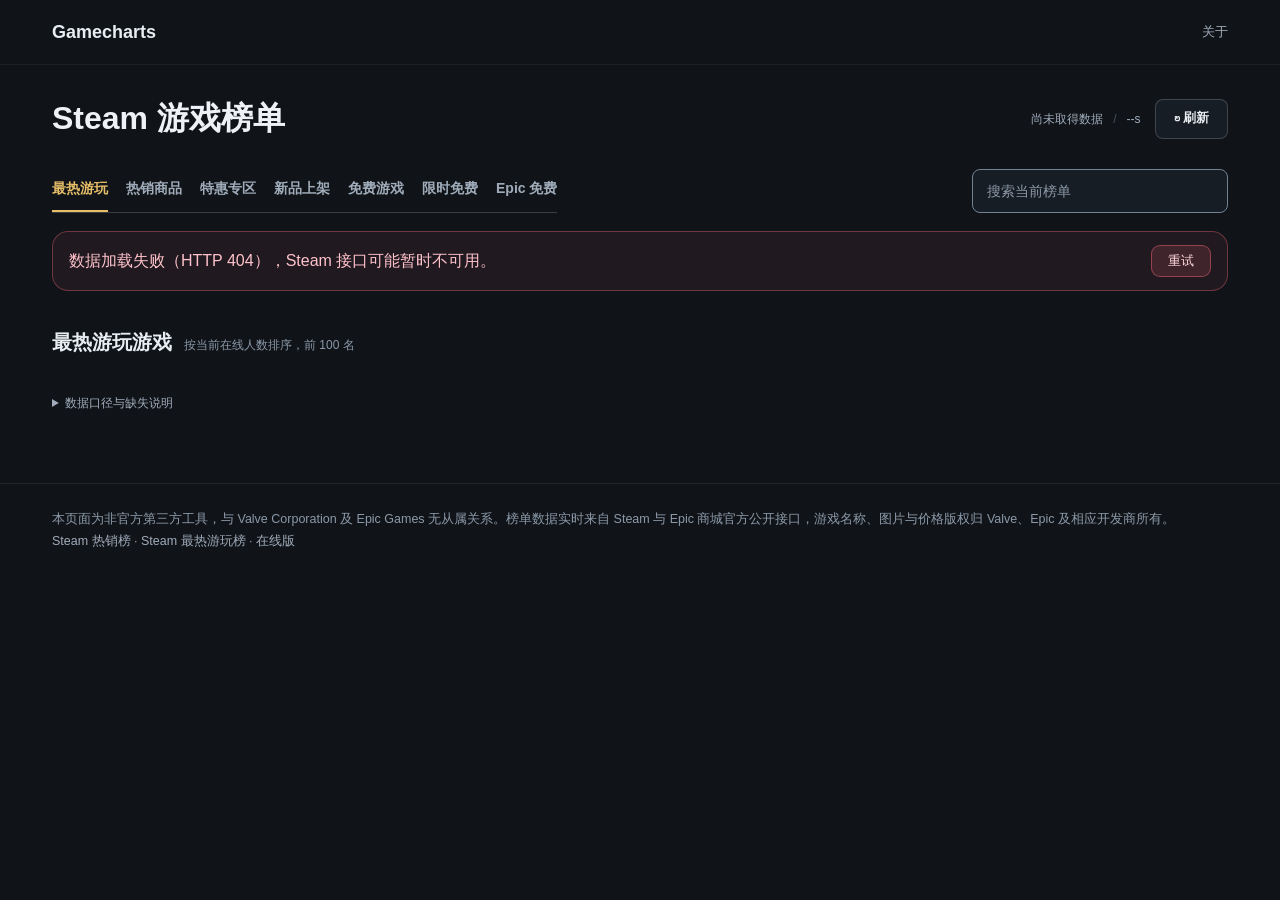
==== commit 58345206: "Redesign both Gamecharts frontends with Hallmark app hierarchy" ====
--- a/static/index.html
+++ b/static/index.html
@@ -58,38 +58,38 @@
   </div>
 
   <section class="panel" id="panel-most-played">
-    <div class="section-title">最热游玩游戏 <span class="section-sub">TOP 100 · BY CURRENT PLAYERS</span></div>
+    <div class="section-title">最热游玩游戏 <span class="section-sub">按当前在线人数排序，前 100 名</span></div>
     <div class="rows" id="list-most-played"></div>
     <details class="method-note"><summary>数据口径与缺失说明</summary>候选游戏来自 Steam 官方榜单，按已取得的实时在线人数排序。未知人数显示 — 并置后；周变化对比上周官方排名。官方峰值与当前在线的采集时点不同。异动比较最近30分钟与此前2小时的均值，样本覆盖不足或存在超过5分钟的缺口时不显示。</details>
   </section>
 
   <section class="panel" id="panel-top-sellers" hidden>
-    <div class="section-title">热门畅销商品 <span class="section-sub">TOP 50 · STEAM TOP SELLERS</span></div>
+    <div class="section-title">热门畅销商品 <span class="section-sub">Steam 热销前 50 名</span></div>
     <div class="rows" id="list-top-sellers"></div>
   </section>
 
   <section class="panel" id="panel-free-to-keep" hidden>
-    <div class="section-title">限时免费入库 <span class="section-sub">FREE TO KEEP · 原价付费，现在免费领</span></div>
+    <div class="section-title">限时免费入库 <span class="section-sub">原价付费，现在免费领</span></div>
     <div class="rows" id="list-free-to-keep"></div>
   </section>
 
   <section class="panel" id="panel-epic-free" hidden>
-    <div class="section-title">Epic 喜加一 <span class="section-sub">FREE @ EPIC · 每周轮换，即将开始的也预告</span></div>
+    <div class="section-title">Epic 喜加一 <span class="section-sub">每周轮换，含即将开始的活动</span></div>
     <div class="rows" id="list-epic-free"></div>
   </section>
 
   <section class="panel" id="panel-specials" hidden>
-    <div class="section-title">特惠专区 <span class="section-sub">TOP 50 · HOT DEALS</span></div>
+    <div class="section-title">特惠专区 <span class="section-sub">热销优惠前 50 名</span></div>
     <div class="rows" id="list-specials"></div>
   </section>
 
   <section class="panel" id="panel-new-releases" hidden>
-    <div class="section-title">新品上架 <span class="section-sub">TOP 30 · NEW RELEASES</span></div>
+    <div class="section-title">新品上架 <span class="section-sub">新品前 30 名</span></div>
     <div class="rows" id="list-new-releases"></div>
   </section>
 
   <section class="panel" id="panel-free-games" hidden>
-    <div class="section-title">免费游戏 <span class="section-sub">TOP 50 · FREE TO PLAY</span></div>
+    <div class="section-title">免费游戏 <span class="section-sub">免费游戏前 50 名</span></div>
     <div class="rows" id="list-free-games"></div>
   </section>
 </main>
--- a/static/steam.css
+++ b/static/steam.css
@@ -1,6 +1,12 @@
+/* Hallmark · v2.0.0 · scope: app · shape: app screen · theme: brand · redesign: full
+   signature: game covers and aligned live player counts · material: existing live product data · copy: preserved
+   keeps: every route, input, handler and data source · surface: tinted · built: the project */
+/* Hallmark · critique: hierarchy leads with the task; decoration yields to data. */
 /* GAMECHARTS：深色数据界面，游戏封面与数值优先。 */
+/* Hallmark · waive 24b · retained dense app geometry · compact spacing preserves existing row density, optical alignment and scene HUD positions; touch targets are enlarged independently. */
 
 :root {
+ --control-edge: #718293; --surface: #171d24; --raised: #222b35; --selected: #343023; --focus-ring: #e7bf69; --font: -apple-system, BlinkMacSystemFont, "Segoe UI", "Microsoft YaHei", sans-serif;
   color-scheme: dark;
   --bg: #101419;
   --line: rgba(255, 255, 255, 0.08);
@@ -20,18 +26,75 @@
   --link: #e8c268;
   --mono: ui-monospace, "Cascadia Mono", Consolas, monospace;
   --radius: 16px;
+
+  --gc-tone-1: rgba(122,159,207,.14);
+  --gc-tone-2: rgba(211,184,125,.08);
+  --gc-tone-3: rgba(16,20,25,.62);
+  --gc-tone-4: rgba(255,255,255,.05);
+  --gc-tone-5: #d3dae3;
+  --gc-tone-6: #eef1f5;
+  --gc-tone-7: rgba(255, 255, 255, 0.06);
+  --gc-tone-8: rgba(125, 215, 255, 0.12);
+  --gc-tone-9: rgba(125, 215, 255, 0.4);
+  --gc-tone-10: #e8edf2;
+  --gc-tone-11: rgba(255,255,255,.07);
+  --gc-tone-12: rgba(255,255,255,.015);
+  --gc-tone-13: rgba(255,255,255,.12);
+  --gc-tone-14: rgba(0,0,0,.16);
+  --gc-tone-15: rgba(255,255,255,.18);
+  --gc-tone-16: rgba(255,255,255,.17);
+  --gc-tone-17: #f3d99e;
+  --gc-tone-18: rgba(255,255,255,.14);
+  --gc-tone-19: rgba(0,0,0,.12);
+  --gc-tone-20: rgba(255,255,255,.15);
+  --gc-tone-21: rgba(255,255,255,.075);
+  --gc-tone-22: rgba(255,255,255,.025);
+  --gc-tone-23: rgba(255,255,255,.08);
+  --gc-tone-24: rgba(0,0,0,.1);
+  --gc-tone-25: rgba(255,255,255,.23);
+  --gc-tone-26: rgba(231,191,105,.55);
+  --gc-tone-27: rgba(255,255,255,.1);
+  --gc-tone-28: rgba(231,191,105,.1);
+  --gc-tone-29: rgba(240, 199, 94, 0.08);
+  --gc-tone-30: rgba(240, 199, 94, 0.35);
+  --gc-tone-31: rgba(240, 199, 94, 0.16);
+  --gc-tone-32: #171204;
+  --gc-tone-33: rgba(111, 220, 140, 0.13);
+  --gc-tone-34: rgba(111, 220, 140, 0.3);
+  --gc-tone-35: #c9f2d4;
+  --gc-tone-36: rgba(255,255,255,.035);
+  --gc-tone-37: rgba(240, 199, 94, 0.45);
+  --gc-tone-38: #ffb27a;
+  --gc-tone-39: rgba(255, 138, 74, 0.16);
+  --gc-tone-40: rgba(255, 107, 122, 0.12);
+  --gc-tone-41: rgba(255, 138, 74, 0.45);
+  --gc-tone-42: rgba(240, 199, 94, 0.12);
+  --gc-tone-43: #3a4258;
+  --gc-tone-44: #1b2030;
+  --gc-tone-45: rgba(255,255,255,.02);
+  --gc-tone-46: rgba(255,255,255,.006);
+  --gc-tone-47: rgba(255, 255, 255, 0.05);
+  --gc-tone-48: rgba(255, 107, 122, 0.07);
+  --gc-tone-49: rgba(255, 107, 122, 0.35);
+  --gc-tone-50: #ffc2ca;
+  --gc-tone-51: rgba(255, 107, 122, 0.14);
+  --gc-tone-52: rgba(255, 107, 122, 0.45);
+  --gc-tone-53: #ffd7dd;
+  --gc-tone-54: rgba(255, 107, 122, 0.3);
+  --gc-tone-55: #202a35;
+  --gc-tone-56: #45515e;
 }
 
 * { box-sizing: border-box; margin: 0; padding: 0; }
 
 body {
   background:
-    radial-gradient(ellipse 880px 600px at 4% 0%, rgba(122,159,207,.14), transparent 68%),
-    radial-gradient(ellipse 760px 550px at 96% 10%, rgba(211,184,125,.08), transparent 70%),
-    #101419;
+    radial-gradient(ellipse 880px 600px at 4% 0%, var(--gc-tone-1), transparent 68%),
+    radial-gradient(ellipse 760px 550px at 96% 10%, var(--gc-tone-2), transparent 70%),
+    var(--bg);
   background-attachment: fixed;
   color: var(--text);
-  font-family: -apple-system, BlinkMacSystemFont, "Segoe UI", "Microsoft YaHei", sans-serif;
+  font-family: var(--font);
   font-size: 14px; min-height: 100vh;
 }
 
@@ -40,11 +103,11 @@
 /* ---------- 轻薄品牌栏 ---------- */
 .topnav {
   position: sticky; top: 0; z-index: 20;
-  background: rgba(16,20,25,.62); border-bottom: 1px solid rgba(255,255,255,.05);
+  background: var(--gc-tone-3); border-bottom: 1px solid var(--gc-tone-4);
   backdrop-filter: blur(20px); -webkit-backdrop-filter: blur(20px);
 }
 .topnav-inner { display: flex; align-items: center; justify-content: space-between; height: 56px; }
-.logo { text-decoration: none; font-size: 16px; font-weight: 600; letter-spacing: -.3px; color: #d3dae3; }
+.logo { text-decoration: none; font-size: 16px; font-weight: 600; letter-spacing: 0; color: var(--gc-tone-5); }
 .about-link { color: var(--muted); text-decoration: none; font-size: 13px; padding: 8px 0 8px 16px; }
 .about-link:hover { color: var(--text); }
 
@@ -53,8 +116,8 @@
 .page-head { padding: 26px 0 0; }
 .head-top { display: flex; align-items: center; justify-content: space-between; gap: 16px; }
 h1 {
-  font-size: clamp(24px, 3vw, 28px); font-weight: 600; letter-spacing: -0.5px;
-  line-height: 1.35; color: #eef1f5;
+  font-size: clamp(24px, 3vw, 28px); font-weight: 600; letter-spacing: 0;
+  line-height: 1.35; color: var(--gc-tone-6);
 }
 
 .head-meta {
@@ -70,15 +133,15 @@
 .head-meta .sep { opacity: .4; }
 
 .refresh-btn {
-  background: rgba(255, 255, 255, 0.06); color: var(--text);
+  background: var(--gc-tone-7); color: var(--text);
   border: 1px solid var(--line-hi);
   border-radius: 11px; font-size: 12.5px; font-weight: 600;
   padding: 8px 18px; cursor: pointer; margin-left: 4px;
-  font-family: inherit; transition: all .15s;
+  font-family: inherit; transition: background-color .15s, color .15s, border-color .15s;
 }
 .refresh-btn:hover {
-  background: rgba(125, 215, 255, 0.12); border-color: rgba(125, 215, 255, 0.4);
-  color: #fff;
+  background: var(--gc-tone-8); border-color: var(--gc-tone-9);
+  color: var(--gc-tone-10);
 }
 
 /* ---------- Tab（分段控件，玻璃底 + 金色激活） ---------- */
@@ -89,60 +152,57 @@
 }
 .tabs {
   display: inline-flex; gap: 3px;
-  background: linear-gradient(135deg, rgba(255,255,255,.07), rgba(255,255,255,.015)), rgba(27,34,44,.56); border: 1px solid var(--glass-edge); border-radius: 18px; padding: 5px;
-  box-shadow: inset 0 1px 0 rgba(255,255,255,.12), 0 8px 28px rgba(0,0,0,.16);
+  background: linear-gradient(135deg, var(--gc-tone-11), var(--gc-tone-12)), var(--glass); border: 1px solid var(--glass-edge); border-radius: 18px; padding: 5px;
+  box-shadow: none;
   backdrop-filter: blur(24px) saturate(140%); -webkit-backdrop-filter: blur(24px) saturate(140%);
 }
 .tab {
   background: transparent; border: 1px solid transparent;
   color: var(--muted); font-size: 13.5px; font-weight: 600;
   padding: 9px 18px; cursor: pointer; border-radius: 13px;
-  font-family: inherit; transition: all .18s;
-}
-.tab:hover { color: var(--text); background: rgba(255, 255, 255, 0.06); }
+  font-family: inherit; transition: background-color .18s, color .18s, border-color .18s;
+}
+.tab:hover { color: var(--text); background: var(--gc-tone-7); }
 .tab.active {
-  background: linear-gradient(145deg, rgba(255,255,255,.18), rgba(255,255,255,.07)); border-color: rgba(255,255,255,.17);
-  color: #f3d99e; font-weight: 700;
-  box-shadow: inset 0 1px 0 rgba(255,255,255,.14), 0 2px 6px rgba(0,0,0,.12);
+  background: linear-gradient(145deg, var(--gc-tone-15), var(--gc-tone-11)); border-color: var(--gc-tone-16);
+  color: var(--gc-tone-17); font-weight: 700;
+  box-shadow: none;
 }
 .tab.active:hover {
-  background: rgba(255,255,255,.15); color: #f3d99e;
+  background: var(--gc-tone-20); color: var(--gc-tone-17);
 }
 
 .filter-input {
   background: url("data:image/svg+xml,%3Csvg xmlns='http://www.w3.org/2000/svg' width='20' height='20' viewBox='0 0 24 24' fill='none' stroke='%23aebac9' stroke-width='1.7' stroke-linecap='round'%3E%3Ccircle cx='10.5' cy='10.5' r='6.5'/%3E%3Cpath d='m16 16 4.5 4.5'/%3E%3C/svg%3E") 15px center / 20px 20px no-repeat,
-    linear-gradient(140deg, rgba(255,255,255,.075), rgba(255,255,255,.025)), var(--glass);
+    linear-gradient(140deg, var(--gc-tone-21), var(--gc-tone-22)), var(--glass);
   color: var(--text); height: 44px;
   border: 1px solid var(--glass-edge); border-radius: 22px;
   font-family: inherit; font-size: 14px;
   padding: 10px 16px 10px 44px; width: 280px; outline: none;
-  box-shadow: inset 0 1px 0 rgba(255,255,255,.08), 0 4px 16px rgba(0,0,0,.1);
+  box-shadow: none;
   backdrop-filter: blur(24px) saturate(140%); -webkit-backdrop-filter: blur(24px) saturate(140%);
   transition: border-color .18s, box-shadow .18s;
 }
 .filter-input::placeholder { color: var(--dim); }
 .filter-input:hover {
-  border-color: rgba(255,255,255,.23);
+  border-color: var(--gc-tone-25);
 }
 .filter-input:focus {
-  border-color: rgba(231,191,105,.55);
-  box-shadow: inset 0 1px 0 rgba(255,255,255,.1), 0 0 0 3px rgba(231,191,105,.1);
+  border-color: var(--gc-tone-26);
+  box-shadow: none;
 }
 .filter-input::-webkit-search-cancel-button { -webkit-appearance: none; }
 
 .toolbar-right { display: flex; align-items: center; gap: 8px; }
 
 .watch-chip {
-  background: rgba(240, 199, 94, 0.08); color: var(--gold);
-  border: 1px solid rgba(240, 199, 94, 0.35);
+  background: var(--gc-tone-29); color: var(--gold);
+  border: 1px solid var(--gc-tone-30);
   border-radius: 13px; font-family: inherit; font-size: 13px; font-weight: 600;
-  padding: 9px 14px; cursor: pointer; transition: all .15s;
-}
-.watch-chip:hover { background: rgba(240, 199, 94, 0.16); }
-.watch-chip.active {
-  background: linear-gradient(135deg, var(--gold-2), var(--gold));
-  color: #171204; border-color: transparent;
-}
+  padding: 9px 14px; cursor: pointer; transition: background-color .15s, color .15s, border-color .15s;
+}
+.watch-chip:hover { background: var(--gc-tone-31); }
+.watch-chip.active { background: var(--selected); color: var(--gold); border-color: var(--gold); }
 
 /* ---------- 今日速览条（玻璃横幅） ---------- */
 
@@ -163,25 +223,25 @@
 .panel { margin-top: 20px; margin-bottom: 52px; }
 
 .section-title {
-  color: #fff; font-size: 18px; font-weight: 650; letter-spacing: 0;
+  color: var(--gc-tone-10); font-size: 18px; font-weight: 650; letter-spacing: 0;
   padding: 8px 0 16px; display: flex; align-items: baseline; gap: 12px;
 }
 .section-title::before {
   display: none;
 }
-.section-sub { color: var(--dim); font-size: 11.5px; font-family: var(--mono); letter-spacing: 1.5px; font-weight: 400; }
+.section-sub { color: var(--dim); font-size: 11.5px; font-family: var(--mono); letter-spacing: 0; font-weight: 400; }
 
 /* 折扣标签 */
 .price-tag {
   display: inline-flex; align-items: stretch; border-radius: 8px; overflow: hidden;
-  background: rgba(111, 220, 140, 0.13); border: 1px solid rgba(111, 220, 140, 0.3);
+  background: var(--gc-tone-33); border: 1px solid var(--gc-tone-34);
 }
 .price-tag .pct {
   color: var(--deal); font-weight: 700; font-size: 12.5px; padding: 3px 7px;
   font-family: var(--mono);
 }
 .price-tag .final {
-  color: #c9f2d4; font-size: 12.5px; padding: 3px 8px; font-weight: 600;
+  color: var(--gc-tone-35); font-size: 12.5px; padding: 3px 8px; font-weight: 600;
   font-family: var(--mono);
 }
 .price-plain { color: var(--text); font-size: 13px; font-family: var(--mono); font-weight: 600; }
@@ -195,7 +255,7 @@
   gap: 12px; align-items: center; padding: 10px 6px;
 }
 .rows-head {
-  color: var(--dim); font-size: 11px; font-weight: 600; letter-spacing: 2px;
+  color: var(--dim); font-size: 11px; font-weight: 600; letter-spacing: 0;
   font-family: var(--mono); text-transform: none;
   border-bottom: 1px solid var(--line); padding-bottom: 10px; margin-bottom: 6px;
 }
@@ -208,9 +268,9 @@
   transition: background .15s;
 }
 .row:hover {
-  background: rgba(255,255,255,.035);
-}
-.row .gname { color: #fff; font-size: 14.5px; font-weight: 650; line-height: 1.3; }
+  background: var(--gc-tone-36);
+}
+.row .gname { color: var(--gc-tone-10); font-size: 14.5px; font-weight: 650; line-height: 1.3; }
 .row:hover .gname { color: var(--gold); }
 .row .genre-line { color: var(--muted); font-size: 11.5px; margin-top: 3px; }
 
@@ -221,20 +281,20 @@
   transition: color .15s, transform .15s; flex: none; user-select: none;
 }
 .star:hover { color: var(--gold); transform: scale(1.25); }
-.star.on { color: var(--gold); text-shadow: 0 0 10px rgba(240, 199, 94, 0.45); }
+.star.on { color: var(--gold); text-shadow: 0 0 10px var(--gc-tone-37); }
 .star.deal { color: var(--up); }
 .surge {
   font-family: var(--mono); font-size: 11px; font-weight: 700;
-  color: #ffb27a;
-  background: linear-gradient(135deg, rgba(255, 138, 74, 0.16), rgba(255, 107, 122, 0.12));
-  border: 1px solid rgba(255, 138, 74, 0.45);
+  color: var(--gc-tone-38);
+  background: linear-gradient(135deg, var(--gc-tone-39), var(--gc-tone-40));
+  border: 1px solid var(--gc-tone-41);
   padding: 1px 8px; border-radius: 99px; white-space: nowrap; flex: none;
   animation: surgePulse 2.2s ease-in-out infinite;
 }
 @keyframes surgePulse { 50% { opacity: .65; } }
 
 .pnum {
-  color: #fff; font-size: 17px; font-weight: 750; text-align: right;
+  color: var(--gc-tone-10); font-size: 17px; font-weight: 750; text-align: right;
   font-family: var(--mono); font-variant-numeric: tabular-nums;
   transition: color .3s;
 }
@@ -250,9 +310,9 @@
 .delta.down { color: var(--down); }
 .delta.same { color: var(--dim); font-weight: 400; }
 .delta.new {
-  display: inline-block; background: rgba(240, 199, 94, 0.12);
-  border: 1px solid rgba(240, 199, 94, 0.45); color: var(--gold);
-  font-size: 10px; padding: 2px 8px; border-radius: 99px; letter-spacing: 1px;
+  display: inline-block; background: var(--gc-tone-42);
+  border: 1px solid var(--gc-tone-37); color: var(--gold);
+  font-size: 10px; padding: 2px 8px; border-radius: 99px; letter-spacing: 0;
 }
 
 /* 24h 在线迷你曲线（按走势着色） */
@@ -280,8 +340,8 @@
 .empty { padding: 52px 0 42px; text-align: center; color: var(--muted); }
 .empty .ghost {
   font-family: var(--mono); font-size: 40px; font-weight: 800; line-height: 1;
-  background: linear-gradient(160deg, #3a4258, #1b2030);
-  -webkit-background-clip: text; background-clip: text; color: transparent;
+  background: var(--bg);
+
 }
 .empty .etitle { color: var(--text); font-weight: 700; margin: 14px 0 6px; }
 .empty .esub { font-size: 12.5px; font-family: var(--mono); color: var(--dim); }
@@ -293,22 +353,22 @@
   display: grid; grid-template-columns: 64px 156px 1fr 105px 105px 64px 104px;
   gap: 16px; align-items: center; padding: 10px 8px;
   border-radius: 13px; margin-bottom: 2px;
-  background: linear-gradient(90deg, rgba(255,255,255,.02), rgba(255,255,255,.006));
-}
-.skel-row div { height: 16px; border-radius: 6px; background: rgba(255, 255, 255, 0.05); animation: shimmer 1.5s infinite; }
+  background: linear-gradient(90deg, var(--gc-tone-45), var(--gc-tone-46));
+}
+.skel-row div { height: 16px; border-radius: 6px; background: var(--gc-tone-47); animation: shimmer 1.5s infinite; }
 .skel-row .s-img { height: 73px; border-radius: 10px; }
 
 .error-banner[hidden] { display: none; }
 .error-banner {
-  background: rgba(255, 107, 122, 0.07); border: 1px solid rgba(255, 107, 122, 0.35);
-  color: #ffc2ca; border-radius: var(--radius); padding: 13px 16px; margin: 18px 0;
+  background: var(--gc-tone-48); border: 1px solid var(--gc-tone-49);
+  color: var(--gc-tone-50); border-radius: var(--radius); padding: 13px 16px; margin: 18px 0;
   display: flex; justify-content: space-between; align-items: center; gap: 12px;
 }
 .error-banner button {
-  background: rgba(255, 107, 122, 0.14); border: 1px solid rgba(255, 107, 122, 0.45);
-  color: #ffd7dd; padding: 6px 16px; border-radius: 9px; cursor: pointer; font-family: inherit;
-}
-.error-banner button:hover { background: rgba(255, 107, 122, 0.3); color: #fff; }
+  background: var(--gc-tone-51); border: 1px solid var(--gc-tone-52);
+  color: var(--gc-tone-53); padding: 6px 16px; border-radius: 9px; cursor: pointer; font-family: inherit;
+}
+.error-banner button:hover { background: var(--gc-tone-54); color: var(--gc-tone-10); }
 
 /* ---------- 页脚 ---------- */
 
@@ -386,7 +446,7 @@
 /* Stable cover space also acts as the image failure fallback. */
 .row .rank { color: var(--muted); text-align: center; font: 600 15px var(--mono); }
 .row:nth-of-type(-n+3) .rank { color: var(--gold); }
-.cover { width: 120px; aspect-ratio: 460/215; border-radius: 6px; overflow: hidden; display: grid; place-items: center; background: #202a35; }
+.cover { width: 120px; aspect-ratio: 460/215; border-radius: 6px; overflow: hidden; display: grid; place-items: center; background: var(--gc-tone-55); }
 .cover::before { content: "封面暂缺"; grid-area: 1/1; color: var(--muted); font-size: 11px; }
 .row .cover img { grid-area: 1/1; width: 100%; height: 100%; object-fit: cover; display: block; }
 .row .cover img[hidden] { display: none; }
@@ -421,9 +481,84 @@
   .head-meta { gap: 6px; }
   .refresh-btn { padding: 6px 10px; }
   .head-top { gap: 10px; }
-  .tabs { scrollbar-width: thin; scrollbar-color: #45515e transparent; }
+  .tabs { scrollbar-width: thin; scrollbar-color: var(--gc-tone-56) transparent; }
   .panel { margin-top: 10px; }
   .section-title { padding: 4px 0 6px; }
 }
 
 #top, #about { scroll-margin-top: 72px; }
+
+/* The same ledger hierarchy is used in both frontends. */
+
+html, body { overflow-x: clip; }
+body { background: var(--bg); font-family: var(--font); font-size: 16px; line-height: 1.5; }
+.topnav { background: var(--bg); backdrop-filter: none; -webkit-backdrop-filter: none; }
+.topnav-inner { height: 64px; }
+.logo { color: var(--text); font-size: 18px; }
+.wrap { max-width: 1240px; padding-inline: 32px; }
+.page-head { padding-top: 32px; }
+h1 { font-size: 32px; font-weight: 650; min-width: 0; overflow-wrap: break-word; }
+.head-meta { font-family: var(--font); font-size: 12px; }
+.live-dot { display: none; }
+.toolbar { align-items: flex-end; gap: 18px; margin-top: 28px; }
+.tabs { border: 0; border-bottom: 1px solid var(--line-hi); border-radius: 0; padding: 0; gap: 18px; background: none; box-shadow: none; backdrop-filter: none; -webkit-backdrop-filter: none; }
+.tab { border: 0; border-bottom: 2px solid transparent; border-radius: 0; padding: 12px 0; min-height: 44px; font-size: 14px; }
+.tab.active, .tab.active:hover { background: none; box-shadow: none; border-color: var(--gold); color: var(--gold); }
+.tab:hover { background: none; color: var(--text); }
+.filter-input { width: 256px; border-radius: 8px; background-color: var(--surface); background-image: none; padding: 10px 14px; box-shadow: none; backdrop-filter: none; -webkit-backdrop-filter: none; }
+.refresh-btn, .watch-chip { min-height: 40px; background: var(--surface); border-radius: 8px; font-family: var(--font); }
+.watch-chip.active { background: var(--selected); color: var(--gold); }
+.briefing { gap: 8px 24px; margin-top: 20px; padding: 12px 0; }
+.briefing .bi + .bi::before { content: none; }
+.briefing b { margin-inline: 4px; }
+.panel { margin-top: 28px; }
+.section-title { font-size: 20px; padding-bottom: 20px; flex-wrap: wrap; }
+.section-sub, .rows-head, .empty .esub, .spark-dim { font-family: var(--font); font-size: 12px; }
+.rows-head { padding: 12px 8px; margin: 0; background: var(--surface); }
+.row { min-height: 92px; padding: 16px 8px; }
+.row .gname { font-size: 16px; line-height: 1.45; }
+.row .genre-line { font-size: 12px; margin-top: 5px; }
+.row .cover { border-radius: 6px; }
+.pnum, .peak-col { font-variant-numeric: tabular-nums; }
+.star { min-width: 32px; min-height: 40px; display: inline-grid; place-items: center; }
+.star.on { text-shadow: none; }
+.star:hover { transform: none; }
+.surge { background: var(--surface); animation: none; font-family: var(--font); }
+.empty .ghost { background: none; color: var(--muted); }
+.empty .esub { max-width: 48ch; margin-inline: auto; }
+.skel-row { background: var(--surface); }
+button:active { transform: translateY(1px); }
+:focus-visible { outline: 2px solid var(--focus-ring); outline-offset: 3px; transition: none; }
+@media (max-width: 860px) {
+  .toolbar { gap: 16px; }
+  .tabs { width: 100%; overflow-x: auto; flex-wrap: nowrap; }
+  .tab { flex: none; white-space: nowrap; }
+  .toolbar-right { width: 100%; }
+  .filter-input { flex: 1; font-size: 16px; }
+}
+@media (max-width: 600px) {
+  .wrap { padding-inline: 20px; }
+  .topnav-inner { height: 52px; }
+  .page-head { padding-top: 24px; }
+  h1 { font-size: 26px; }
+  .head-top { align-items: flex-start; }
+  .head-meta { width: 100%; justify-content: space-between; font-size: 12px; }
+  .toolbar { margin-top: 18px; }
+  .tabs { padding: 0; gap: 20px; }
+  .tab { padding: 12px 0; }
+  .row, .row.simple { grid-template-columns: 24px 84px minmax(0,1fr); gap: 4px 10px; padding: 16px 0; }
+  .row .cover { width: 84px; }
+  .row .gname { font-size: 15px; }
+  .row .pnum { font-size: 16px; }
+  .section-title { font-size: 18px; padding-bottom: 12px; }
+  .star { min-width: 26px; }
+  .nameline { gap: 0; }
+  .briefing { font-size: 12px; gap: 6px 16px; }
+}
+@media (prefers-reduced-motion: reduce) { *, *::before, *::after { animation: none !important; transition: none !important; scroll-behavior: auto !important; } }
+
+.filter-input { border-color: var(--control-edge); }
+h1 { text-wrap: balance; }
+
+.nameline .gname { flex:1; min-width:0; }
+.nameline .star { order:2; }
